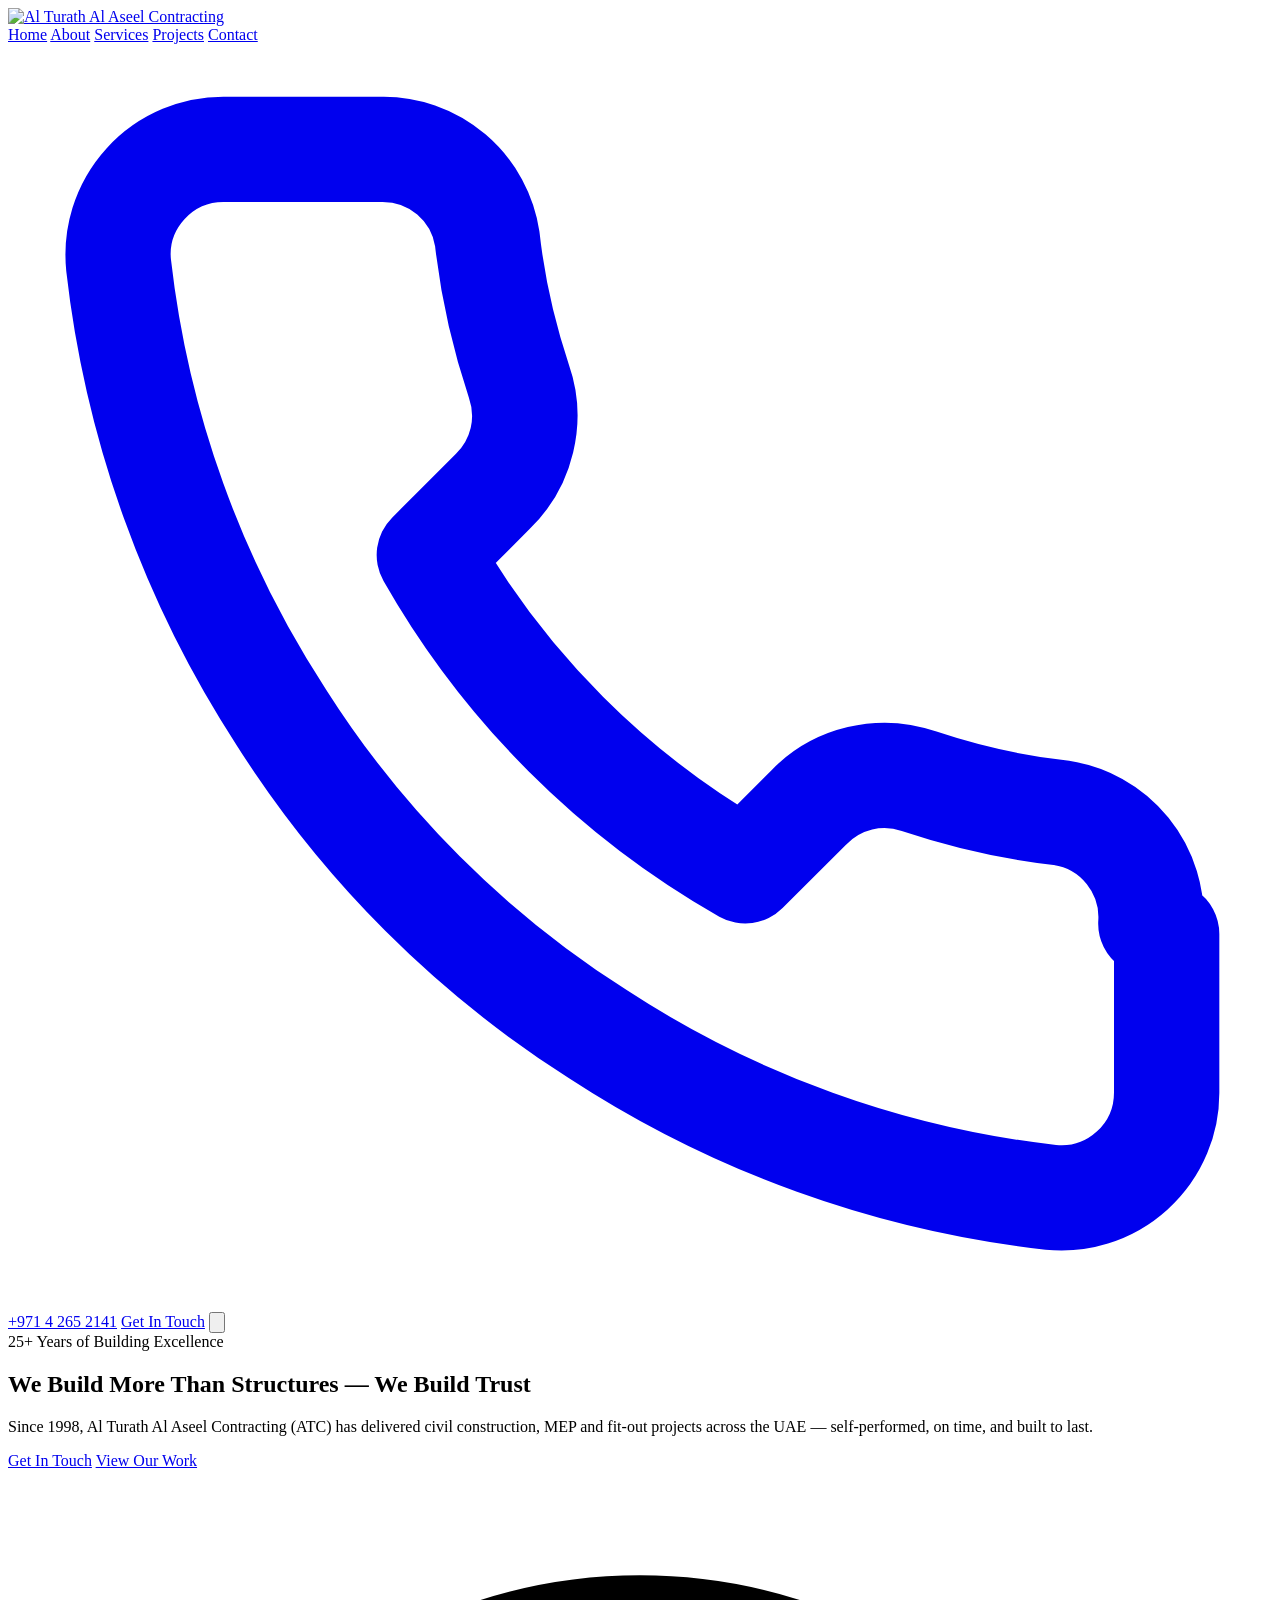
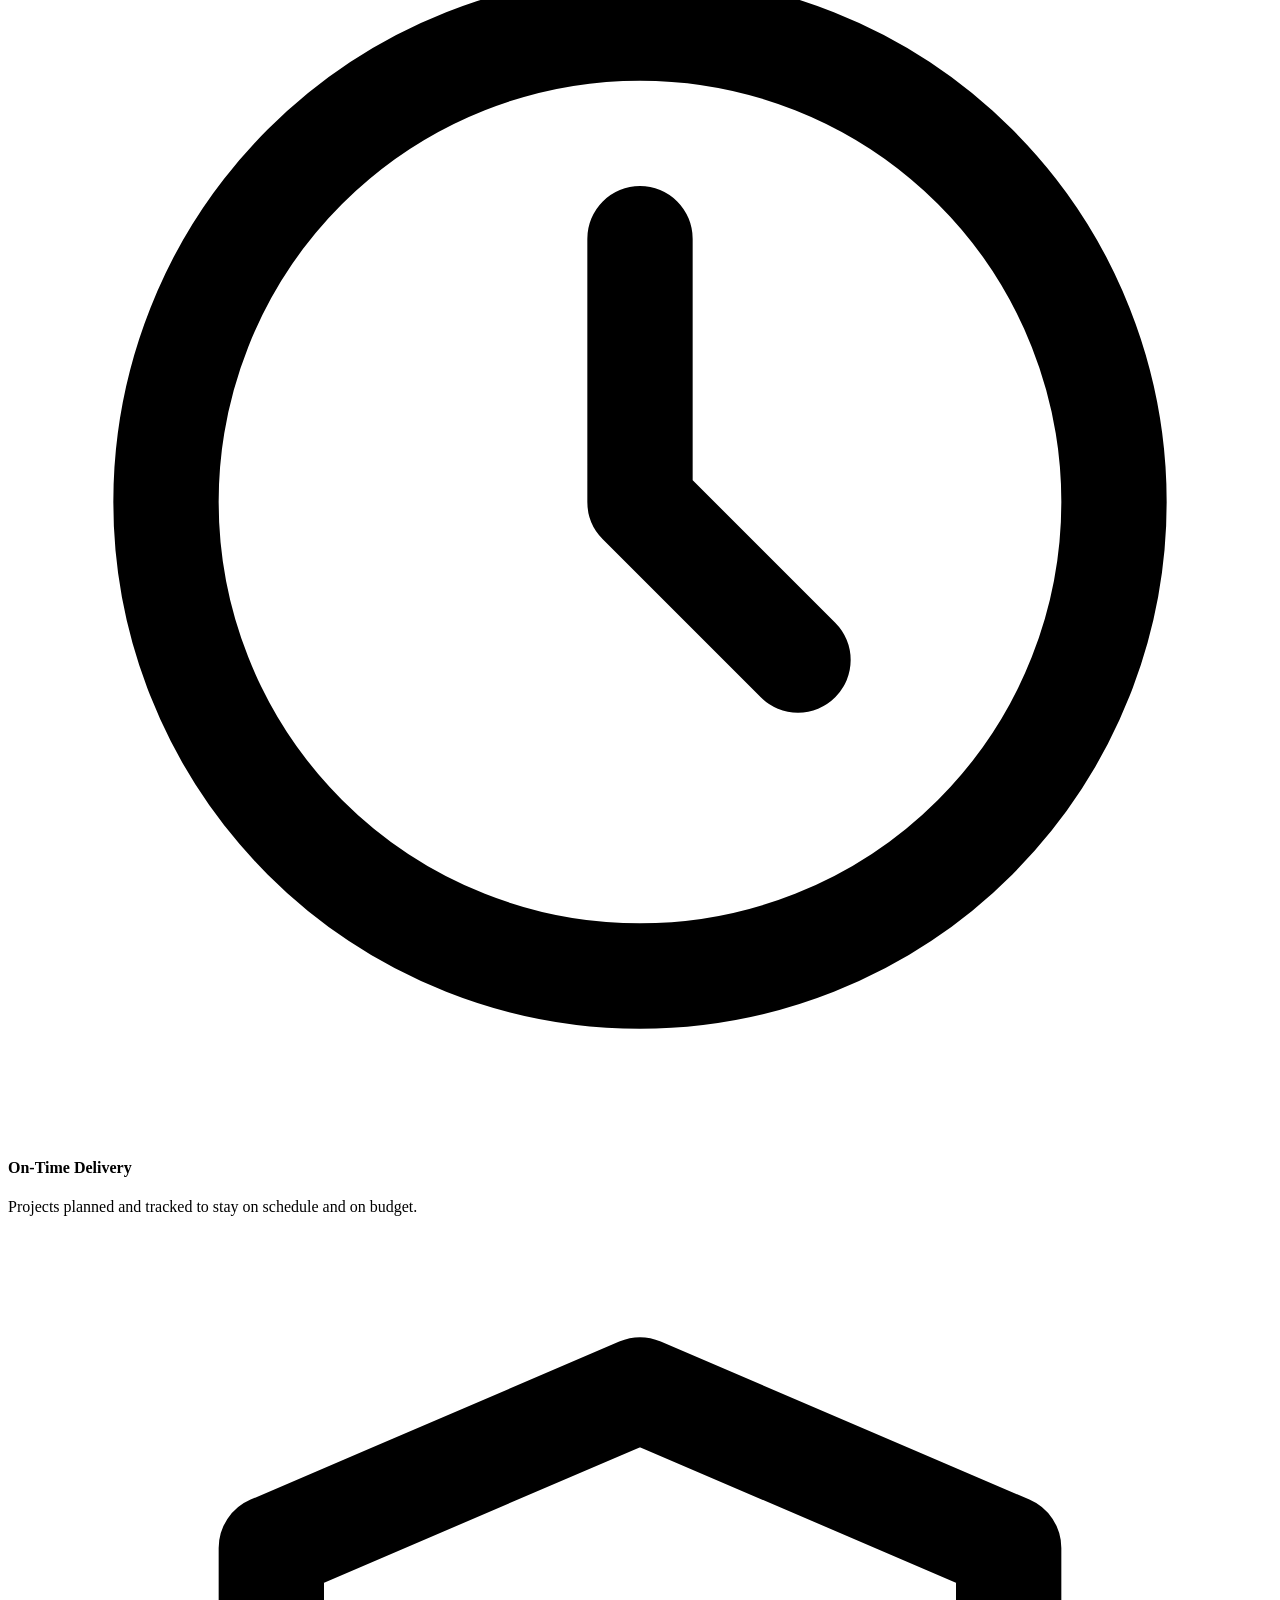
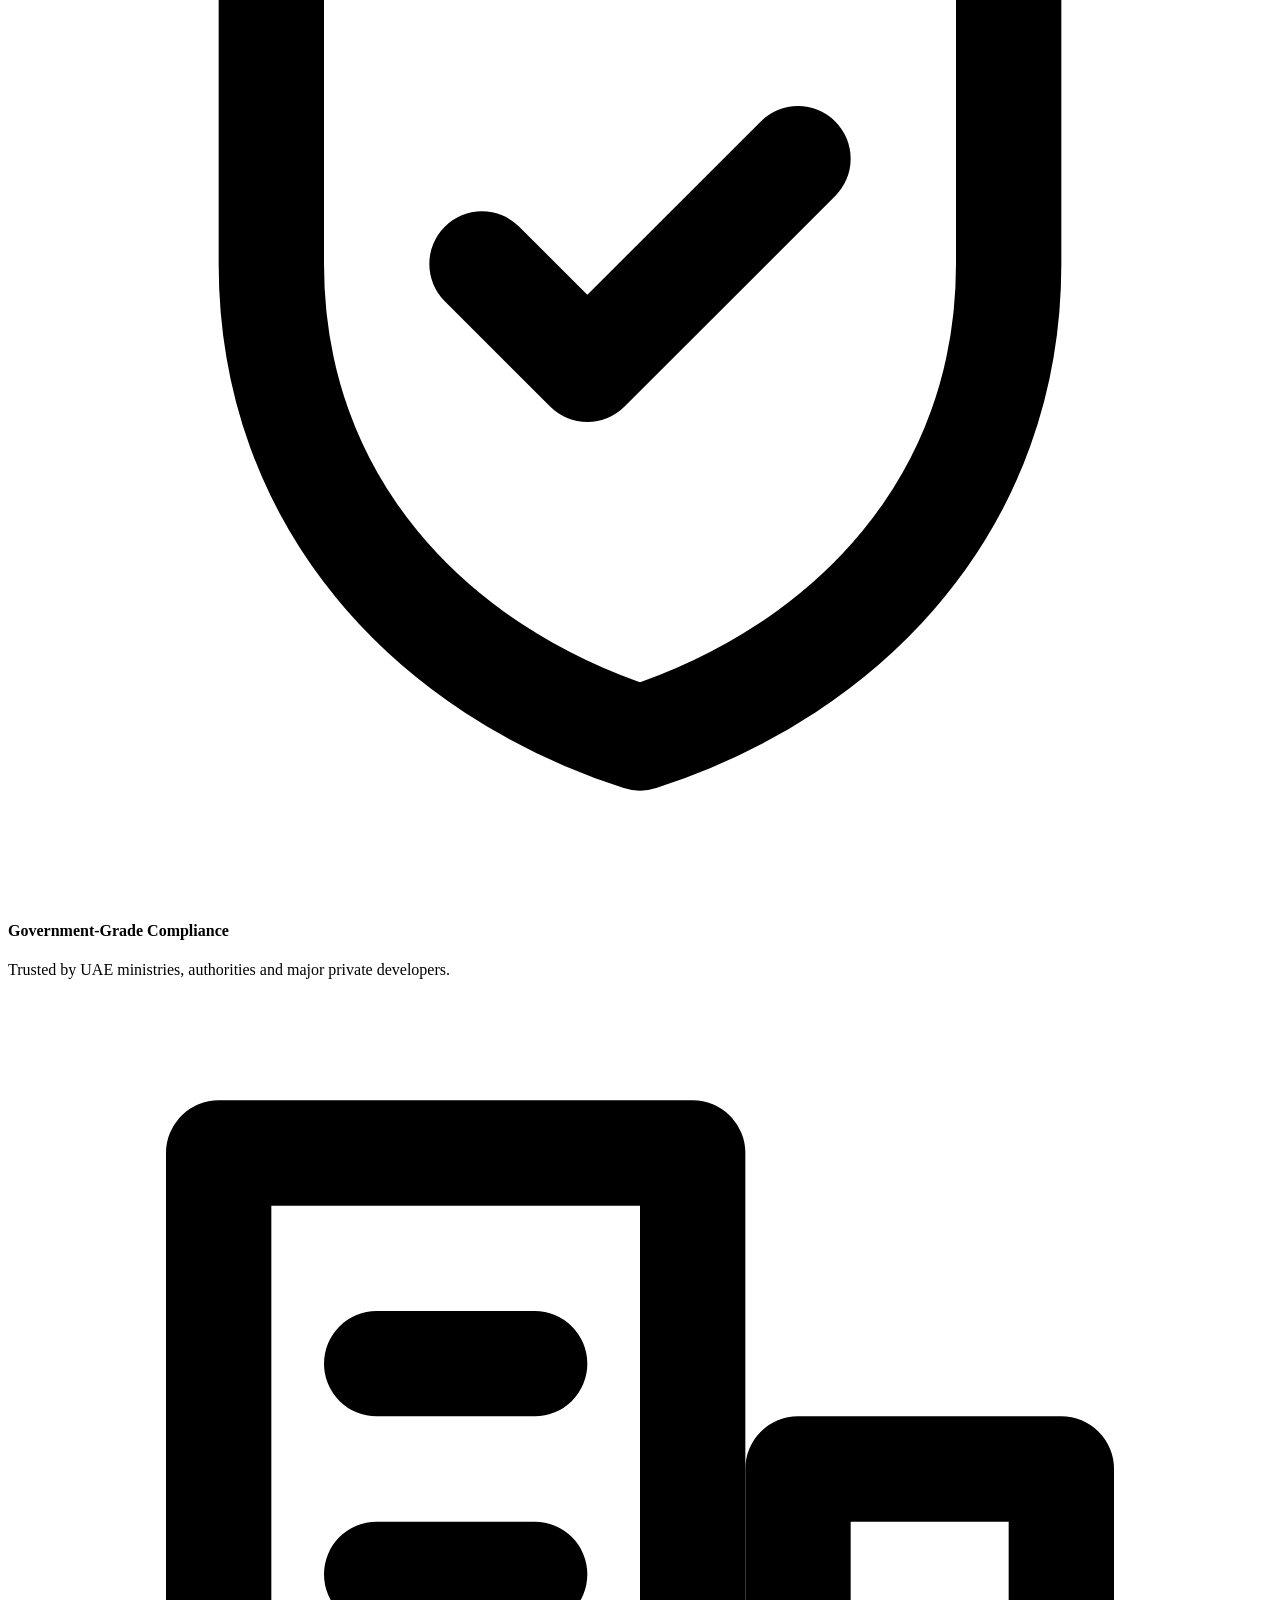
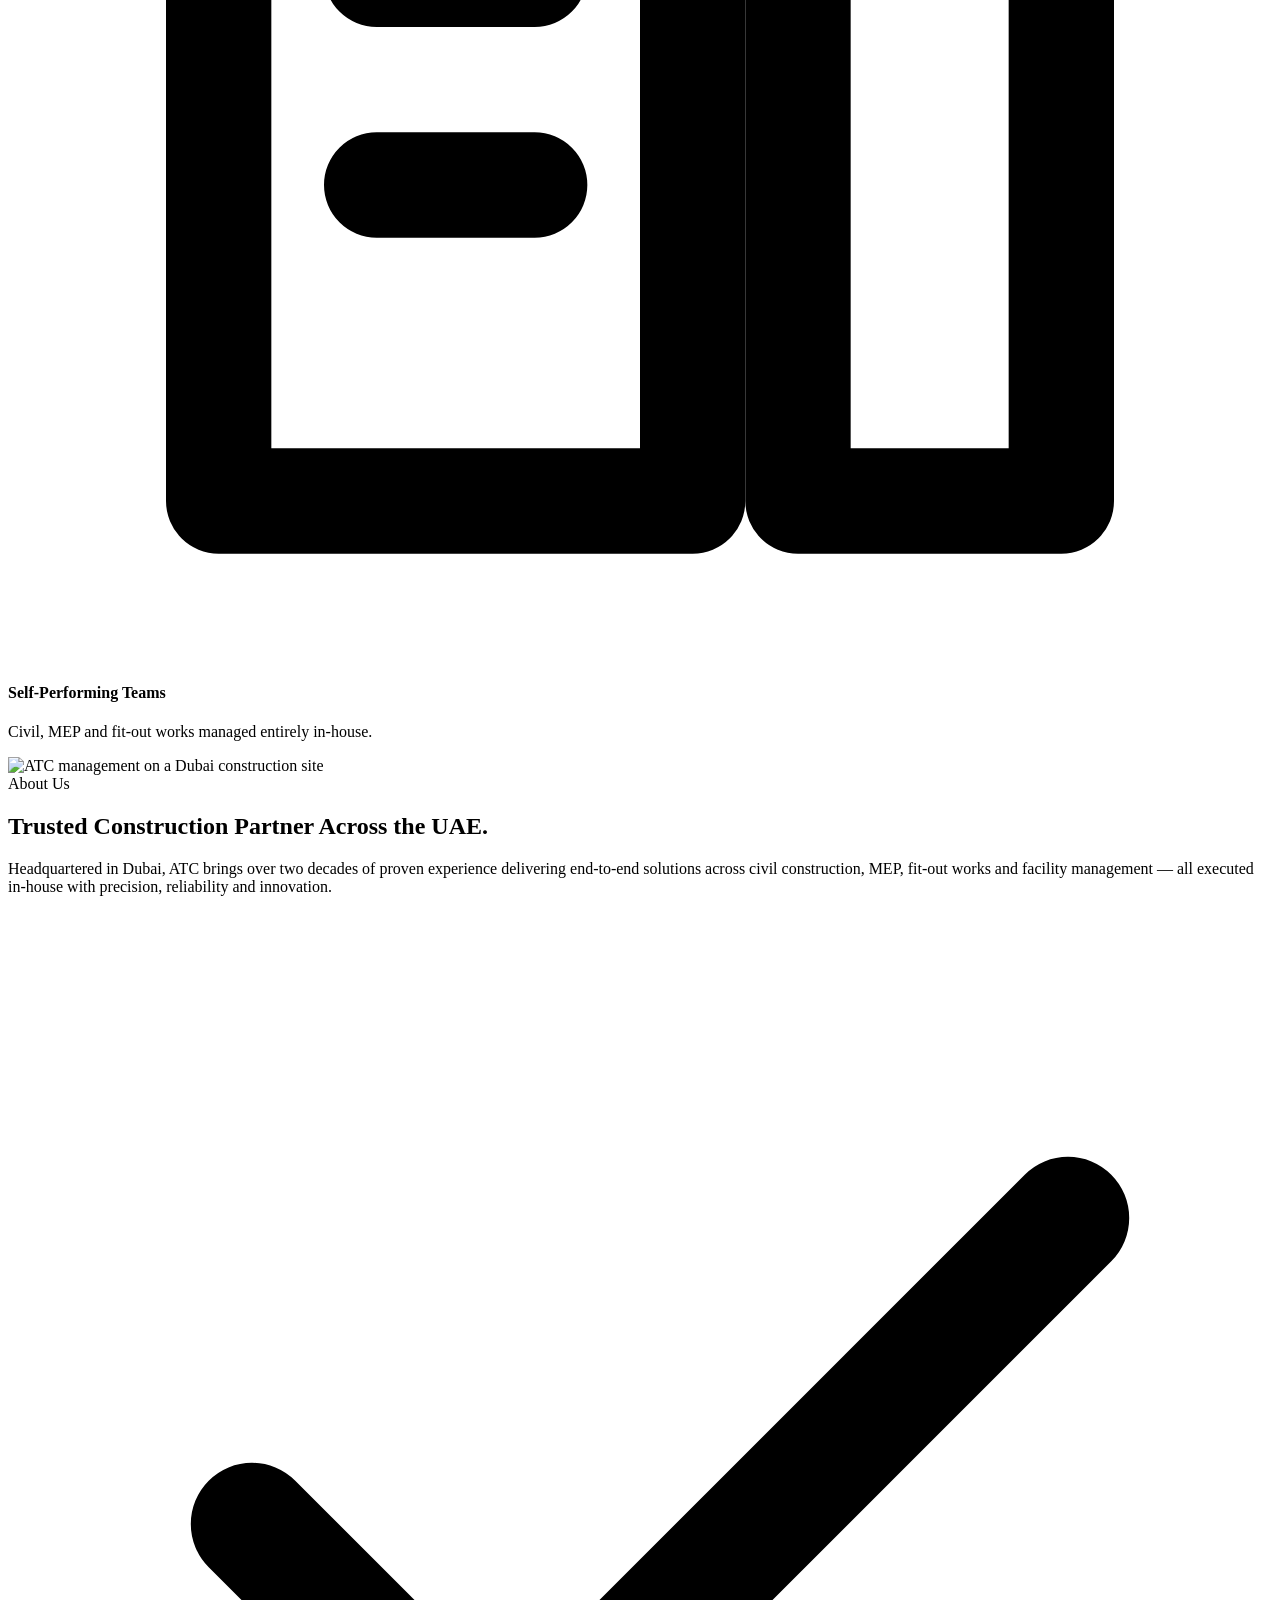
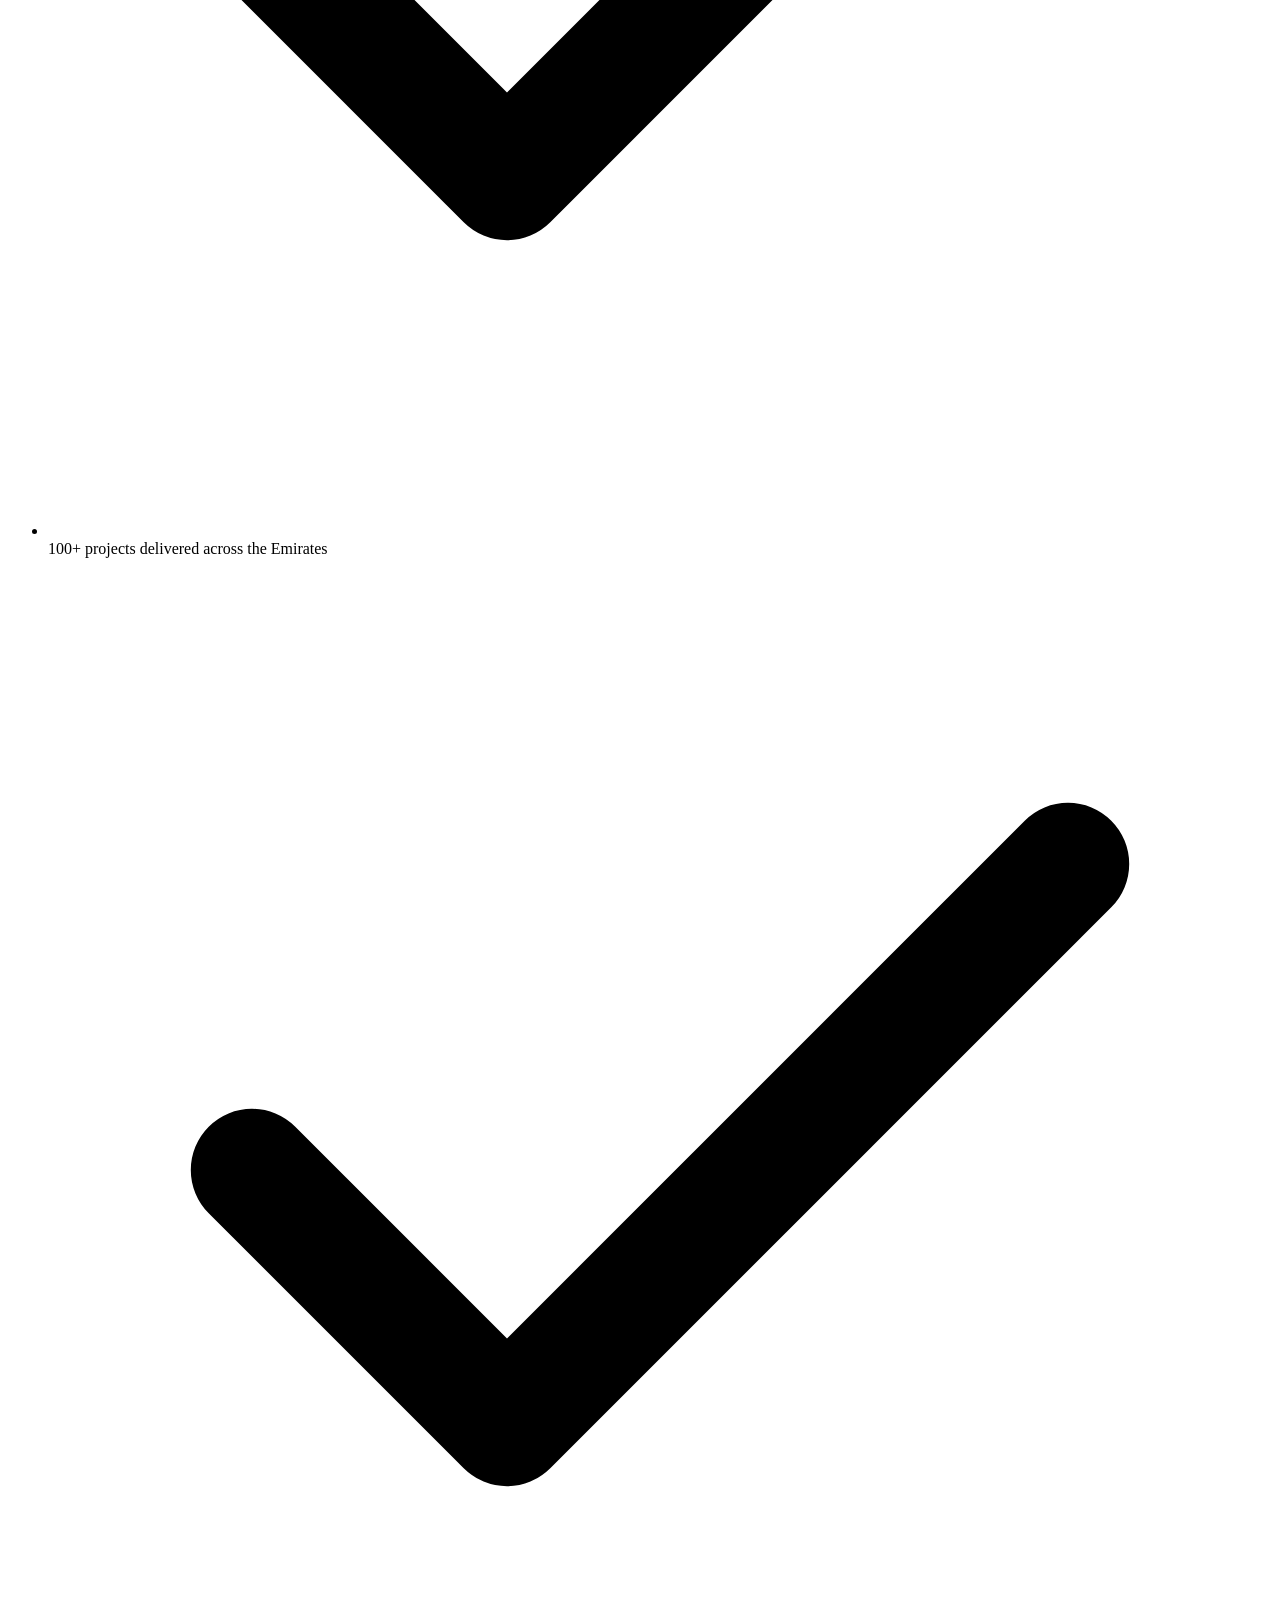
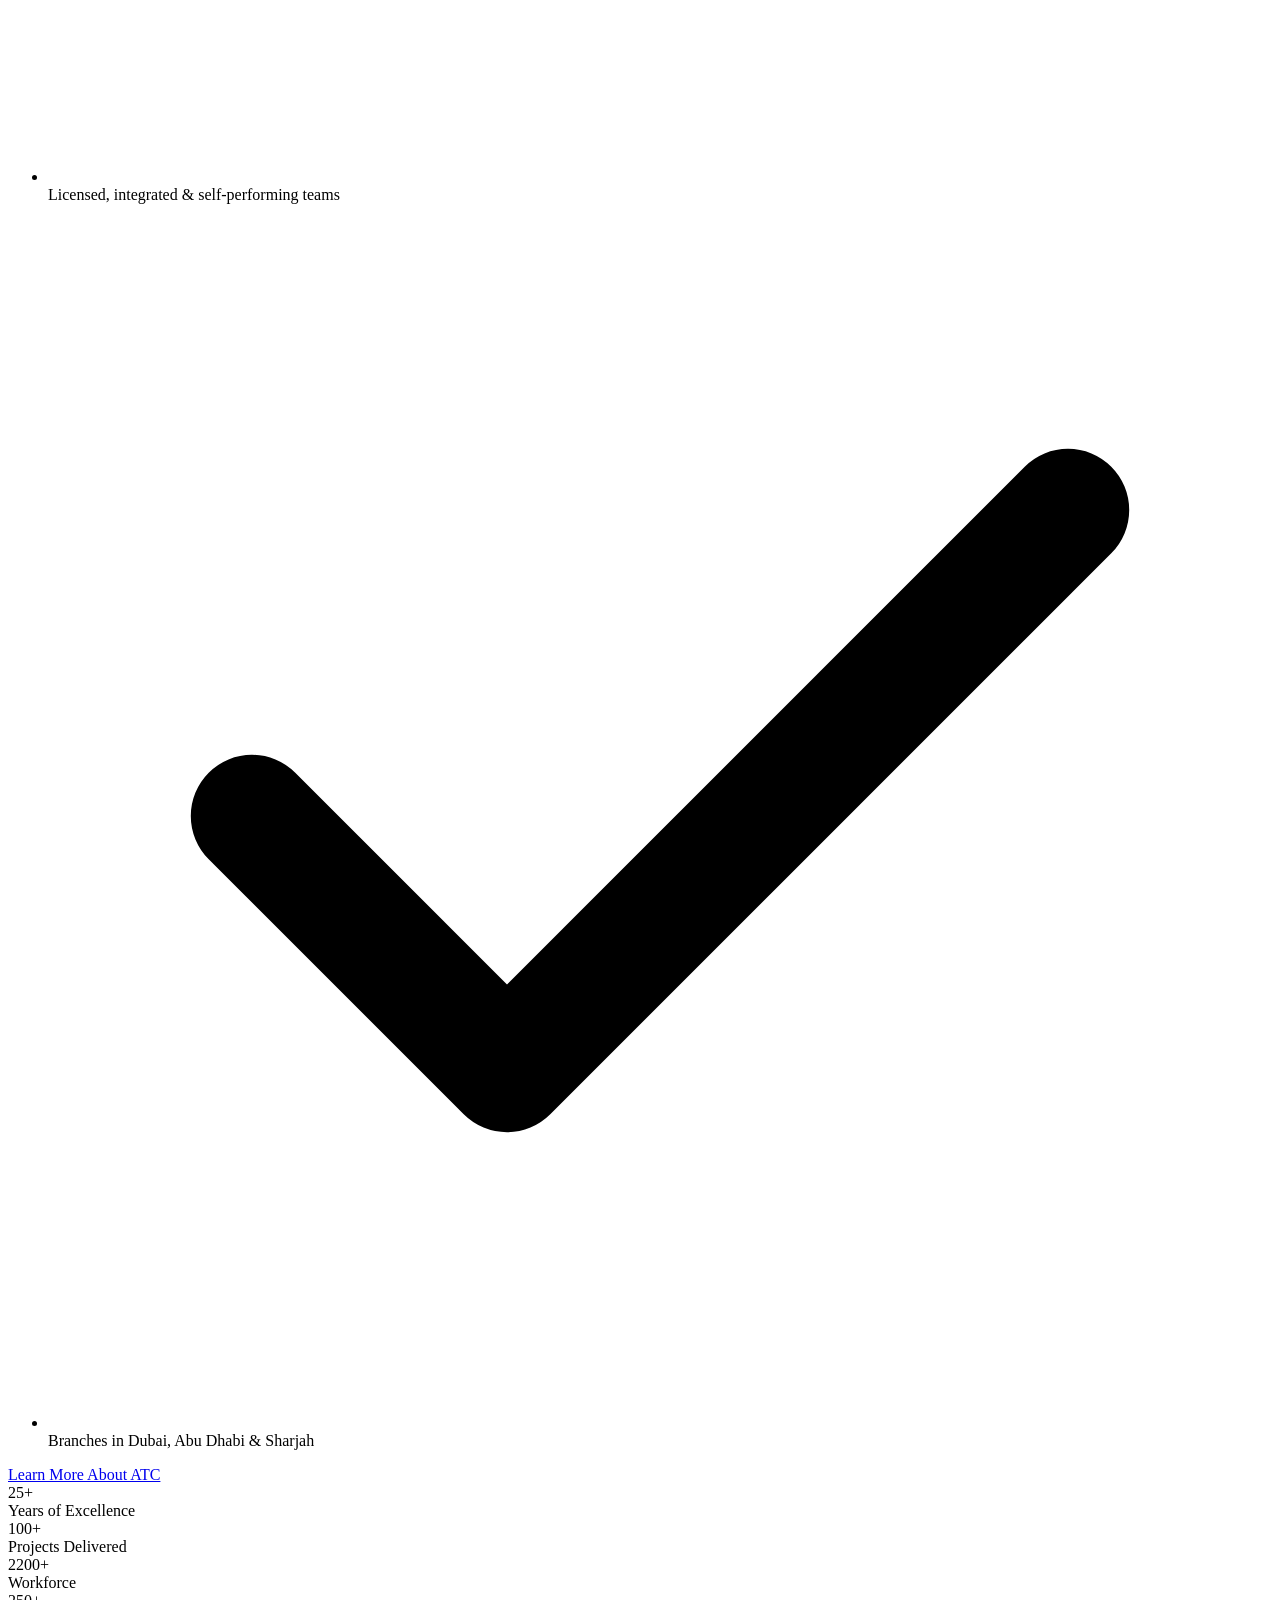
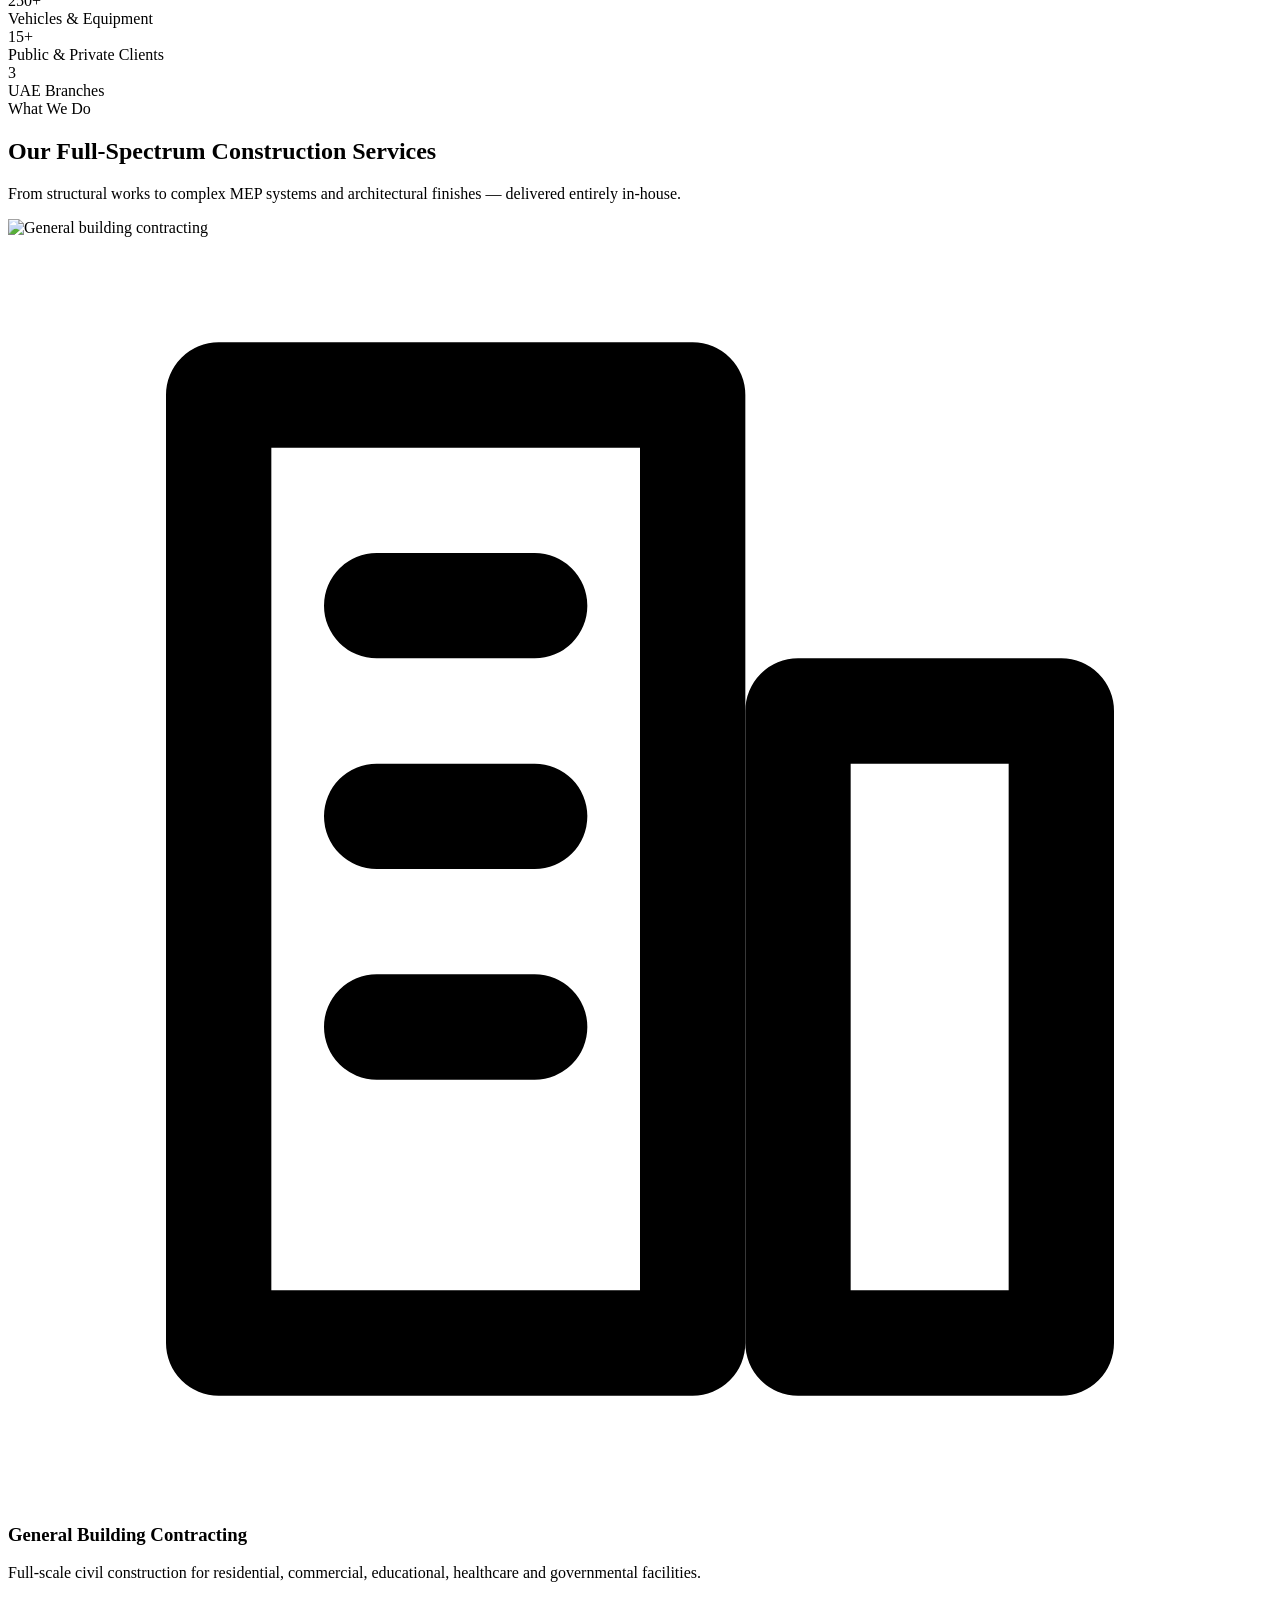
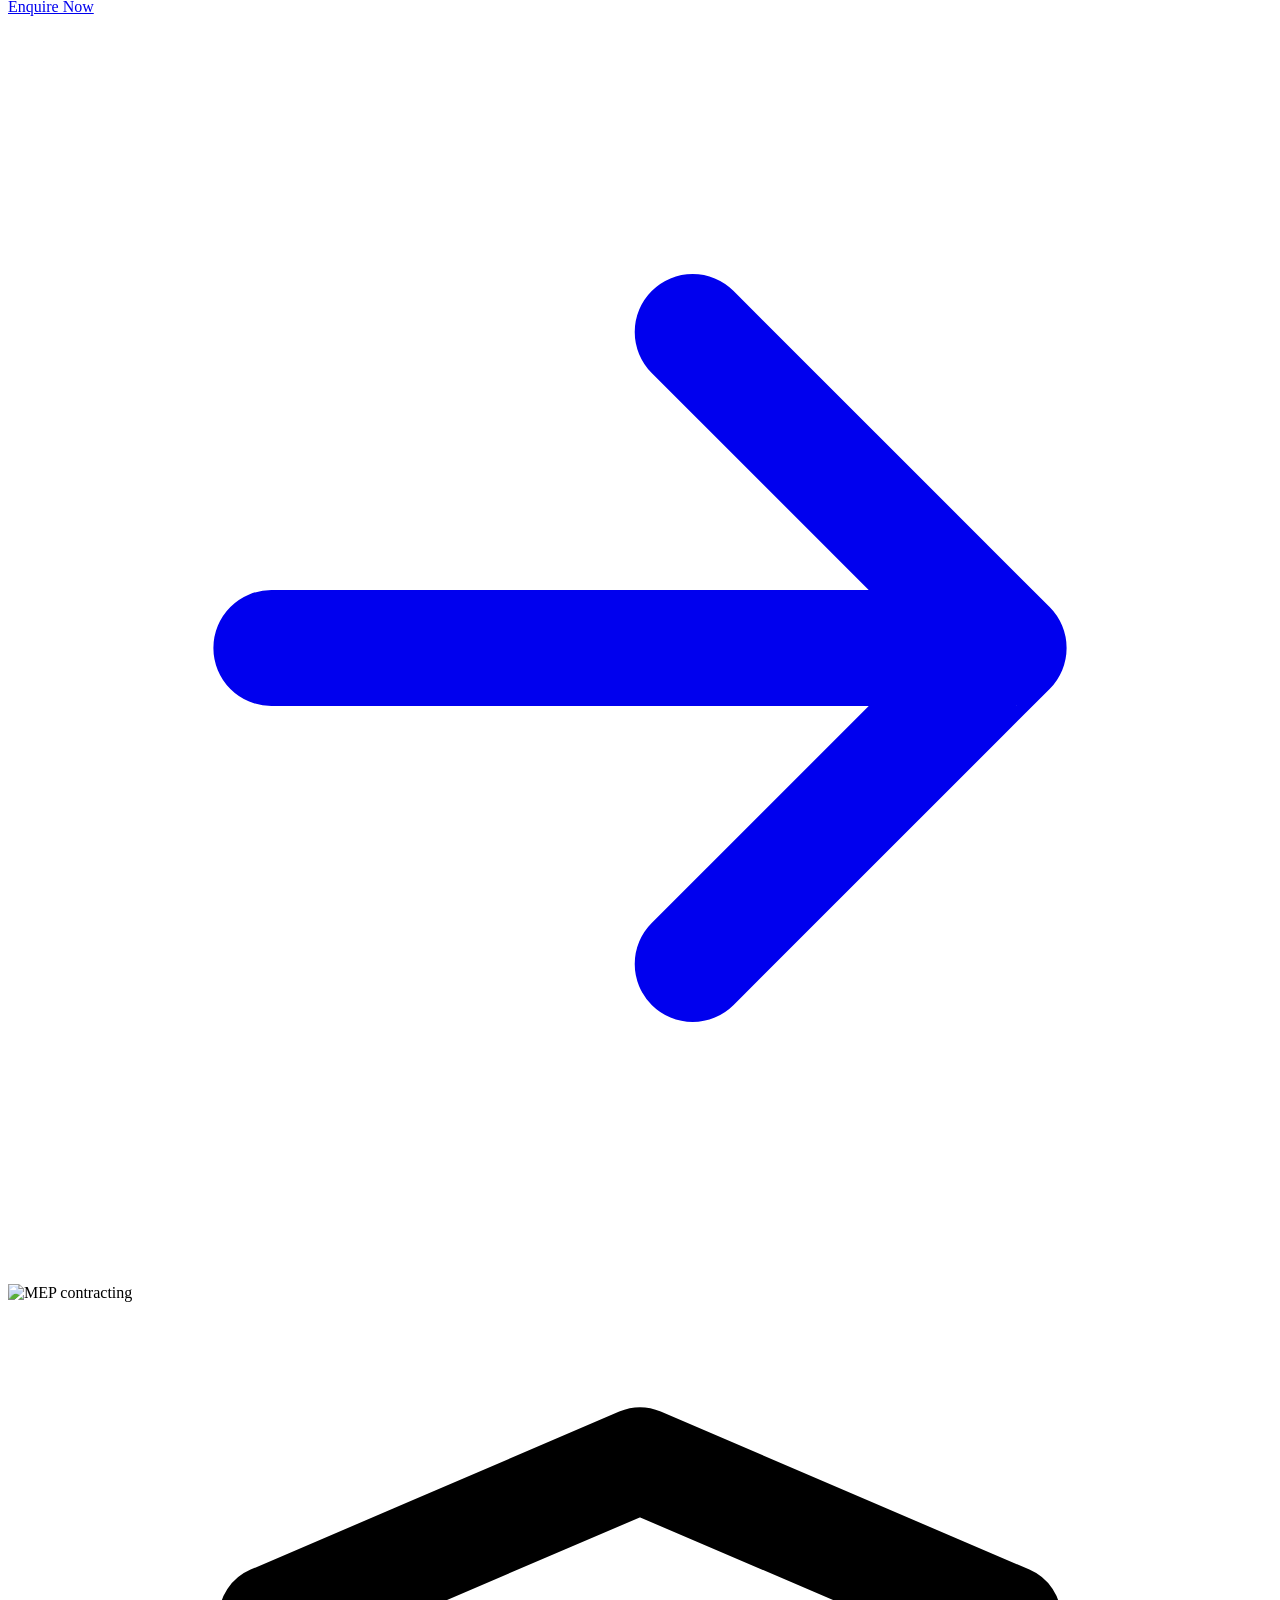
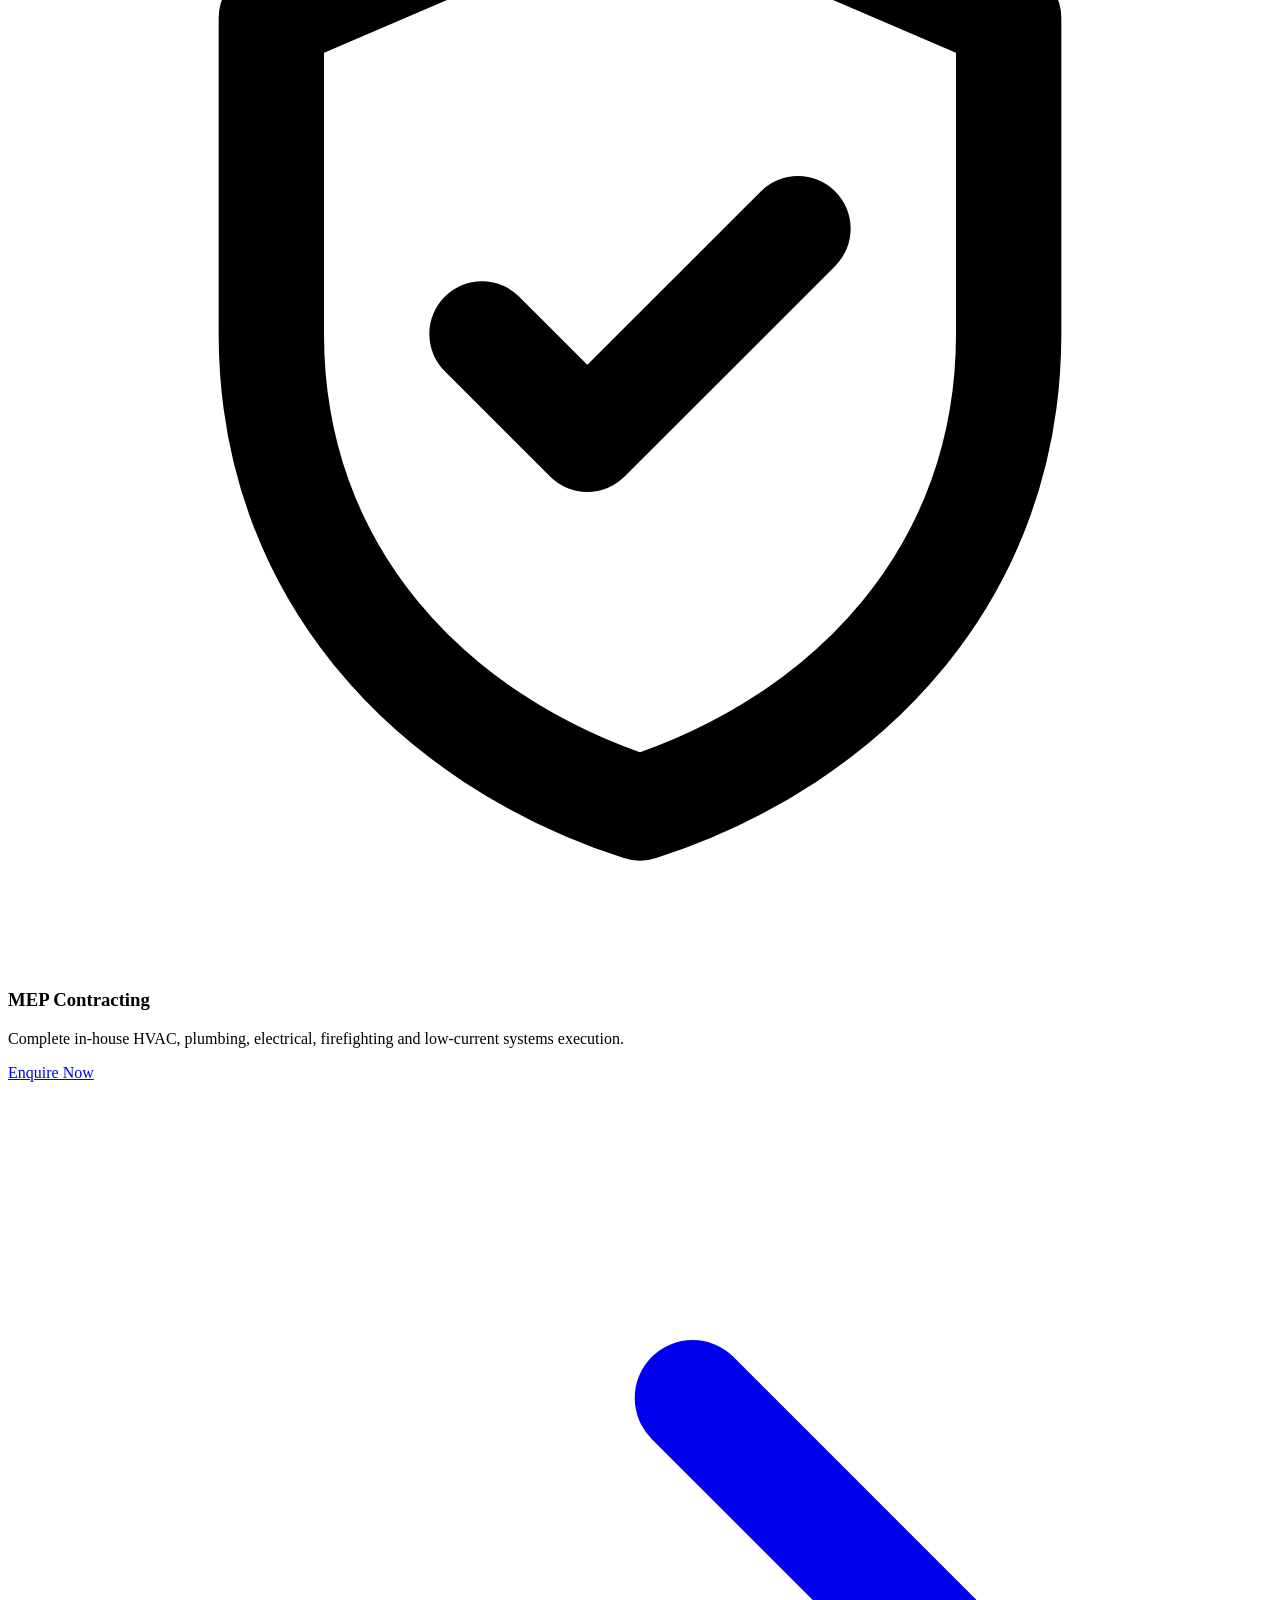
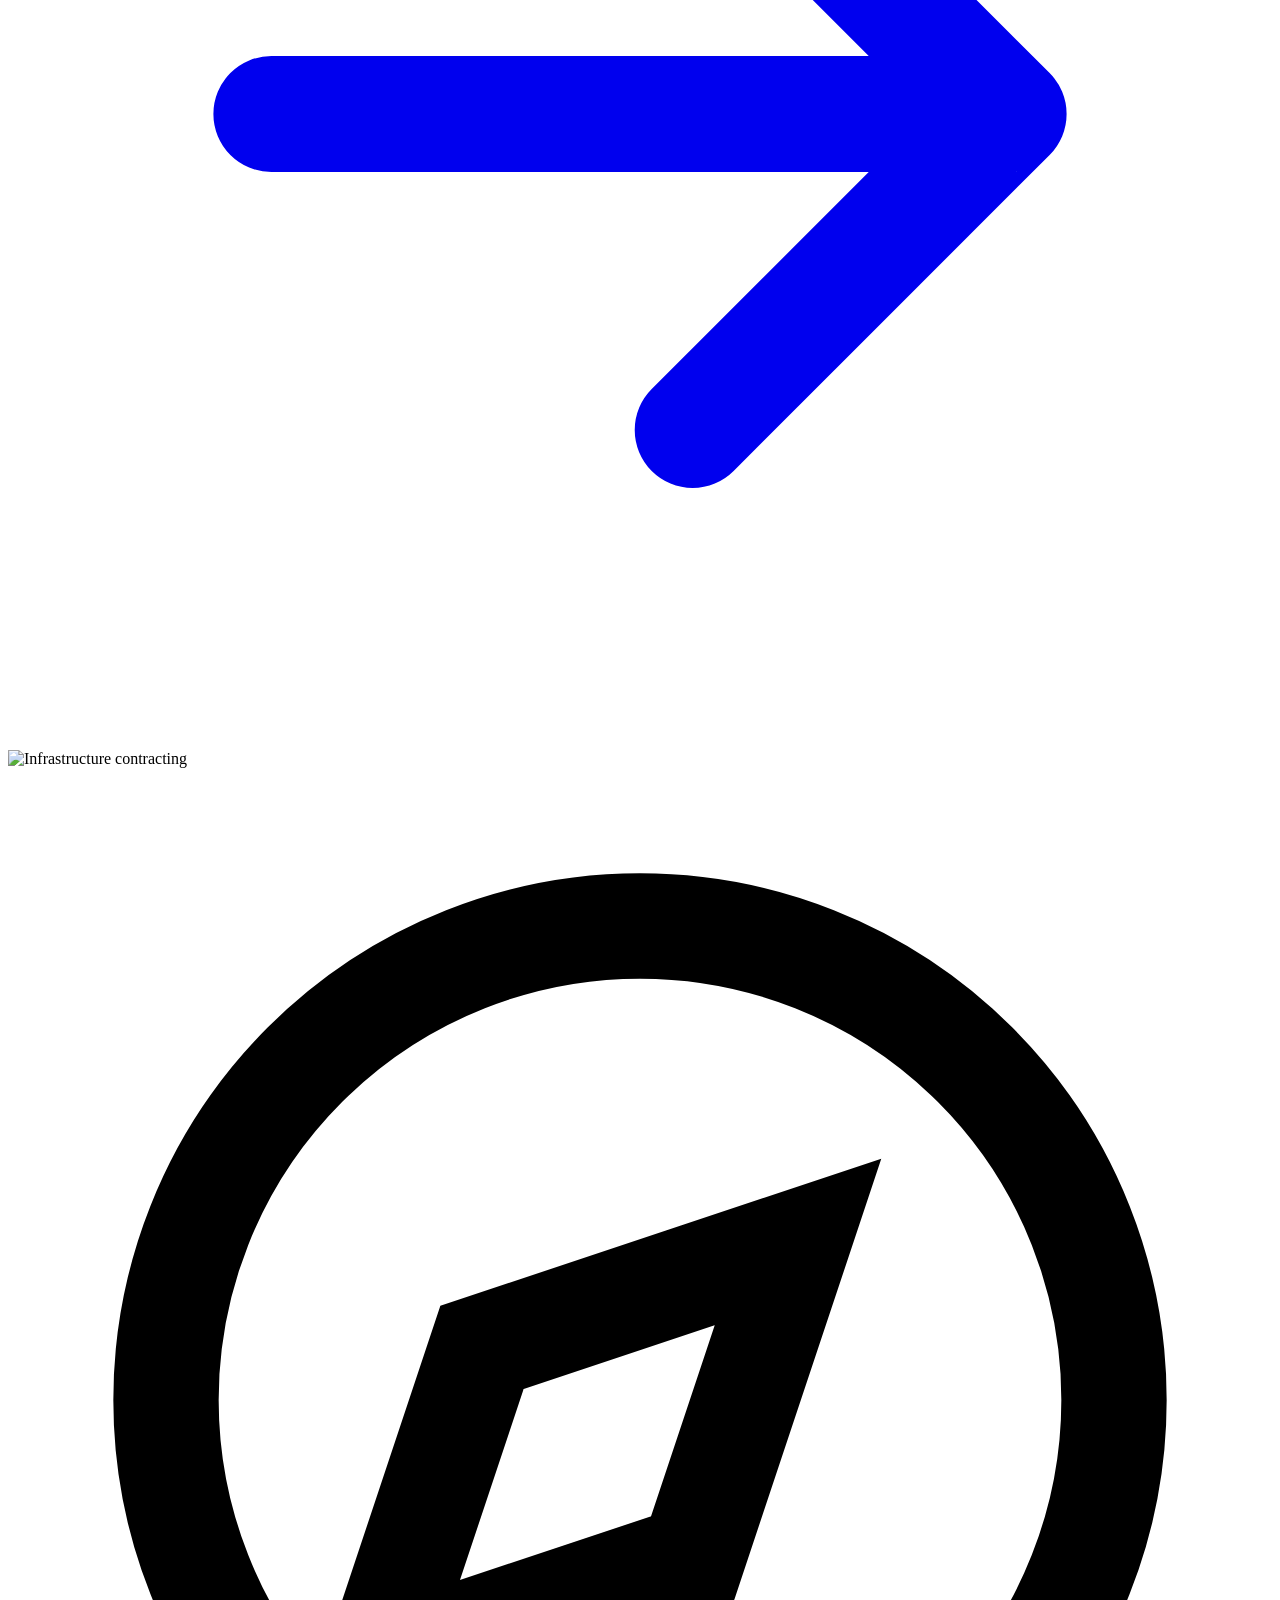
==== index.html @ e1d13740 "Add files via upload" ====
<!doctype html>
<html lang="en">
<head>
<meta charset="UTF-8">
<meta name="viewport" content="width=device-width, initial-scale=1">
<title>Al Turath Al Aseel Contracting | Trusted UAE Building Contractor</title>
<meta name="description" content="ATC delivers civil construction, MEP, fit-out and infrastructure projects across Dubai, Abu Dhabi and Sharjah since 1998.">
<link rel="icon" href="https://turathel.ae/wp-content/uploads/2020/12/LOGO-ATC.png">
<link rel="preconnect" href="https://fonts.googleapis.com">
<link rel="preconnect" href="https://fonts.gstatic.com" crossorigin>
<link href="https://fonts.googleapis.com/css2?family=Inter:wght@400;500;600;700&family=Manrope:wght@600;700;800&display=swap" rel="stylesheet">
<link rel="stylesheet" href="css/style.css">
</head>
<body>
<header class="site-header">
  <div class="nav-row">
    <a href="index.html" class="brand"><img src="https://turathel.ae/wp-content/uploads/2020/12/LOGO-ATC-972_278-White.png" alt="Al Turath Al Aseel Contracting" style="height:36px;width:auto;"></a>
    <nav class="nav-links" id="navLinks">
      <a href="index.html" class="active">Home</a>
<a href="about.html" class="">About</a>
<a href="services.html" class="">Services</a>
<a href="projects.html" class="">Projects</a>
<a href="contact.html" class="">Contact</a>

    </nav>
    <div class="nav-right">
      <a class="nav-phone" href="tel:+97142652141"><svg viewBox="0 0 24 24" fill="none" stroke="currentColor" stroke-width="2" stroke-linecap="round" stroke-linejoin="round"><path d="M22 16.9v3a2 2 0 0 1-2.2 2 19.8 19.8 0 0 1-8.6-3.1 19.5 19.5 0 0 1-6-6A19.8 19.8 0 0 1 2.1 4.2 2 2 0 0 1 4.1 2h3a2 2 0 0 1 2 1.7c.1.9.3 1.8.6 2.7a2 2 0 0 1-.5 2.1L8 9.7a16 16 0 0 0 6 6l1.2-1.2a2 2 0 0 1 2.1-.5c.9.3 1.8.5 2.7.6a2 2 0 0 1 1.7 2.1z"/></svg> +971 4 265 2141</a>
      <a href="contact.html" class="btn btn-gold btn-sm nav-cta">Get In Touch</a>
      <button class="nav-toggle" id="navToggle" aria-label="Toggle navigation" aria-expanded="false"><svg viewBox="0 0 24 24" fill="none" stroke="currentColor" stroke-width="2" stroke-linecap="round"><path d="M3 6h18M3 12h18M3 18h18"/></svg></button>
    </div>
  </div>
</header>

<section class="hero">
  <div class="hero-inner" style="--hero-img:url('https://turathel.ae/wp-content/uploads/2021/05/bg-slider-1.jpg')">
    <span class="eyebrow pill">25+ Years of Building Excellence</span>
    <h1>We Build More Than Structures — We Build Trust</h1>
    <p class="lead">Since 1998, Al Turath Al Aseel Contracting (ATC) has delivered civil construction, MEP and fit-out projects across the UAE — self-performed, on time, and built to last.</p>
    <div class="hero-actions">
      <a href="contact.html" class="btn btn-gold">Get In Touch</a>
      <a href="projects.html" class="btn btn-outline-light">View Our Work</a>
    </div>
  </div>
</section>

<div class="container">
  <div class="trust-card">
    <div class="trust-item"><div class="icon-badge"><svg viewBox="0 0 24 24" fill="none" stroke="currentColor" stroke-width="2" stroke-linecap="round" stroke-linejoin="round"><circle cx="12" cy="12" r="9"/><path d="M12 7v5l3 3"/></svg></div><div><h4>On-Time Delivery</h4><p>Projects planned and tracked to stay on schedule and on budget.</p></div></div>
    <div class="trust-item"><div class="icon-badge"><svg viewBox="0 0 24 24" fill="none" stroke="currentColor" stroke-width="2" stroke-linecap="round" stroke-linejoin="round"><path d="M12 3l7 3v6c0 4.5-3 7.7-7 9-4-1.3-7-4.5-7-9V6l7-3z"/><path d="M9 12l2 2 4-4"/></svg></div><div><h4>Government-Grade Compliance</h4><p>Trusted by UAE ministries, authorities and major private developers.</p></div></div>
    <div class="trust-item"><div class="icon-badge"><svg viewBox="0 0 24 24" fill="none" stroke="currentColor" stroke-width="2" stroke-linecap="round" stroke-linejoin="round"><rect x="4" y="3" width="9" height="18"/><rect x="15" y="9" width="5" height="12"/><path d="M7 7h3M7 11h3M7 15h3"/></svg></div><div><h4>Self-Performing Teams</h4><p>Civil, MEP and fit-out works managed entirely in-house.</p></div></div>
  </div>
</div>

<section class="section-pad">
  <div class="container">
    <div class="split">
      <div class="split-media">
        <img src="https://turathel.ae/wp-content/uploads/2025/06/ATC-Management-ContractingDubai.jpg" alt="ATC management on a Dubai construction site">
      </div>
      <div class="split-body">
        <span class="eyebrow">About Us</span>
        <h2>Trusted Construction Partner Across the UAE.</h2>
        <p>Headquartered in Dubai, ATC brings over two decades of proven experience delivering end-to-end solutions across civil construction, MEP, fit-out works and facility management — all executed in-house with precision, reliability and innovation.</p>
        <ul class="check-list">
          <li><svg viewBox="0 0 24 24" fill="none" stroke="currentColor" stroke-width="2.4" stroke-linecap="round" stroke-linejoin="round"><path d="M20 6L9 17l-5-5"/></svg> 100+ projects delivered across the Emirates</li>
          <li><svg viewBox="0 0 24 24" fill="none" stroke="currentColor" stroke-width="2.4" stroke-linecap="round" stroke-linejoin="round"><path d="M20 6L9 17l-5-5"/></svg> Licensed, integrated &amp; self-performing teams</li>
          <li><svg viewBox="0 0 24 24" fill="none" stroke="currentColor" stroke-width="2.4" stroke-linecap="round" stroke-linejoin="round"><path d="M20 6L9 17l-5-5"/></svg> Branches in Dubai, Abu Dhabi &amp; Sharjah</li>
        </ul>
        <a href="about.html" class="btn btn-outline-dark" style="margin-top:28px;">Learn More About ATC</a>
      </div>
    </div>

    <div class="stat-strip">
      <div class="stat"><div class="num">25+</div><div class="label">Years of Excellence</div></div>
      <div class="stat"><div class="num">100+</div><div class="label">Projects Delivered</div></div>
      <div class="stat"><div class="num">2200+</div><div class="label">Workforce</div></div>
      <div class="stat"><div class="num">250+</div><div class="label">Vehicles &amp; Equipment</div></div>
      <div class="stat"><div class="num">15+</div><div class="label">Public &amp; Private Clients</div></div>
      <div class="stat"><div class="num">3</div><div class="label">UAE Branches</div></div>
    </div>
  </div>
</section>

<section class="section-pad bg-sand">
  <div class="container">
    <div class="section-head">
      <span class="eyebrow">What We Do</span>
      <h2>Our Full-Spectrum Construction Services</h2>
      <p>From structural works to complex MEP systems and architectural finishes — delivered entirely in-house.</p>
    </div>
    <div class="svc-grid">
      <div class="svc-card">
        <img src="https://turathel.ae/wp-content/uploads/2025/06/building-construction-worker-site-with-architect-1.jpg" alt="General building contracting">
        <div class="svc-icon"><svg viewBox="0 0 24 24" fill="none" stroke="currentColor" stroke-width="2" stroke-linecap="round" stroke-linejoin="round"><rect x="4" y="3" width="9" height="18"/><rect x="15" y="9" width="5" height="12"/><path d="M7 7h3M7 11h3M7 15h3"/></svg></div>
        <div class="svc-body">
          <h3>General Building Contracting</h3>
          <p>Full-scale civil construction for residential, commercial, educational, healthcare and governmental facilities.</p>
          <a href="services.html" class="btn-text">Enquire Now <svg viewBox="0 0 24 24" fill="none" stroke="currentColor" stroke-width="2.2" stroke-linecap="round" stroke-linejoin="round"><path d="M5 12h14M13 6l6 6-6 6"/></svg></a>
        </div>
      </div>
      <div class="svc-card">
        <img src="https://turathel.ae/wp-content/uploads/2025/06/MEPcontracting-Dubai.jpg" alt="MEP contracting">
        <div class="svc-icon"><svg viewBox="0 0 24 24" fill="none" stroke="currentColor" stroke-width="2" stroke-linecap="round" stroke-linejoin="round"><path d="M12 3l7 3v6c0 4.5-3 7.7-7 9-4-1.3-7-4.5-7-9V6l7-3z"/><path d="M9 12l2 2 4-4"/></svg></div>
        <div class="svc-body">
          <h3>MEP Contracting</h3>
          <p>Complete in-house HVAC, plumbing, electrical, firefighting and low-current systems execution.</p>
          <a href="services.html" class="btn-text">Enquire Now <svg viewBox="0 0 24 24" fill="none" stroke="currentColor" stroke-width="2.2" stroke-linecap="round" stroke-linejoin="round"><path d="M5 12h14M13 6l6 6-6 6"/></svg></a>
        </div>
      </div>
      <div class="svc-card">
        <img src="https://turathel.ae/wp-content/uploads/2025/06/steel-pipelines-cables-plant-1.jpg" alt="Infrastructure contracting">
        <div class="svc-icon"><svg viewBox="0 0 24 24" fill="none" stroke="currentColor" stroke-width="2"><circle cx="12" cy="12" r="9"/><path d="M15 9l-2 6-6 2 2-6z"/></svg></div>
        <div class="svc-body">
          <h3>Infrastructure Contracting</h3>
          <p>Sewage and drainage works, water pipelines, pumping stations and electrical power-line infrastructure.</p>
          <a href="services.html" class="btn-text">Enquire Now <svg viewBox="0 0 24 24" fill="none" stroke="currentColor" stroke-width="2.2" stroke-linecap="round" stroke-linejoin="round"><path d="M5 12h14M13 6l6 6-6 6"/></svg></a>
        </div>
      </div>
    </div>
  </div>
</section>

<section class="section-pad">
  <div class="container">
    <div class="split" style="align-items:flex-end;margin-bottom:40px;">
      <div>
        <span class="eyebrow">Our Projects</span>
        <h2 style="font-size:clamp(26px,3vw,36px);font-weight:800;">Built to Last.<br>Engineered to Endure.</h2>
      </div>
      <div style="text-align:right;">
        <p style="color:var(--text-muted);margin-bottom:18px;">From government landmarks to residential communities — a portfolio shaped by quality, detail and dedication.</p>
        <a href="projects.html" class="btn btn-gold">View All Projects</a>
      </div>
    </div>
    <div class="project-grid home-grid">
        <div class="project-grid-item pg-1">
          <a class="project-card" href="https://turathel.ae/portfolio/south-living-tower/" target="_blank" rel="noopener" data-category="Residential">
            <img src="https://turathel.ae/wp-content/uploads/2025/09/4-scaled-e1756982987649-600x600.jpg" alt="South Living Tower" loading="lazy">
            <div class="project-info"><span class="ptype">Residential</span><h4>South Living Tower</h4></div>
          </a>
        </div>
        <div class="project-grid-item pg-2">
          <a class="project-card" href="https://turathel.ae/portfolio/hatta-private-school/" target="_blank" rel="noopener" data-category="Education">
            <img src="https://turathel.ae/wp-content/uploads/2025/09/BANNER-4-e1756970626206-600x600.png" alt="Hatta Private School" loading="lazy">
            <div class="project-info"><span class="ptype">Education</span><h4>Hatta Private School</h4></div>
          </a>
        </div>
        <div class="project-grid-item pg-3">
          <a class="project-card" href="https://turathel.ae/portfolio/5-emirati-school-al-khawaneej-2/" target="_blank" rel="noopener" data-category="Education">
            <img src="https://turathel.ae/wp-content/uploads/2025/09/PHOTO-1-2-e1756959611153-600x600.png" alt="Emirati School at Al Khawaneej 2" loading="lazy">
            <div class="project-info"><span class="ptype">Education</span><h4>Emirati School at Al Khawaneej 2</h4></div>
          </a>
        </div>
        <div class="project-grid-item pg-4">
          <a class="project-card" href="https://turathel.ae/portfolio/ramp-in-hatta-dam/" target="_blank" rel="noopener" data-category="Infrastructure">
            <img src="https://turathel.ae/wp-content/uploads/2025/02/PHOTO-4.1-e1756962173676-600x600.png" alt="Ramp in Hatta Dam" loading="lazy">
            <div class="project-info"><span class="ptype">Infrastructure</span><h4>Ramp in Hatta Dam</h4></div>
          </a>
        </div>
    </div>
  </div>
</section>

<section class="section-pad" style="padding-top:0;">
  <div class="container">
    <div class="cta-banner" style="--cta-img:url('https://turathel.ae/wp-content/uploads/2025/09/BANNER-9-e1756978813564-600x600.png')">
      <div>
        <h3>Let's Build Your Next Project.</h3>
        <p>Whether it's a government landmark, a residential community, or a fit-out — let's talk about building it right.</p>
      </div>
      <a href="contact.html" class="btn btn-gold">Enquire Now</a>
    </div>
  </div>
</section>

<section class="section-pad bg-sand">
  <div class="container">
    <div class="section-head">
      <span class="eyebrow">Proven &amp; Trusted</span>
      <h2>Trusted by Leading Public &amp; Private Entities</h2>
    </div>
    <div class="clients-marquee"><span class="client-chip">Presidential Court</span><span class="client-chip">Ministry of Energy & Infrastructure</span><span class="client-chip">Ministry of Interior</span><span class="client-chip">Ministry of Health & Prevention</span><span class="client-chip">Etihad Water & Electricity</span><span class="client-chip">Sheikh Zayed Housing Programme</span><span class="client-chip">Dubai Municipality</span><span class="client-chip">Sharjah Electricity & Water Authority (SEWA)</span><span class="client-chip">Community Development Authority</span><span class="client-chip">Mohammed Bin Rashid Housing Establishment</span><span class="client-chip">Dubai Electricity & Water Authority (DEWA)</span><span class="client-chip">Dubai Police</span></div>
    <p class="legend-note">...and 15+ more public and private sector clients across the UAE.</p>
  </div>
</section>

<section class="section-pad">
  <div class="container">
    <div class="split">
      <div class="relate-media">
        <img src="https://turathel.ae/wp-content/uploads/2025/09/4-scaled-e1756982987649-600x600.jpg" alt="ATC completed residential tower">
        <div class="relate-card">Long-Term Reliability</div>
      </div>
      <div class="split-body">
        <span class="eyebrow">Proven &amp; Trusted</span>
        <h2>Backed by Results, Built on Relationships</h2>
        <p>ATC has become a name homeowners and developers trust. Whether it's new construction or a custom renovation, our strong client partnerships reflect the confidence we earn project after project.</p>
        <div class="relate-stats">
          <div><div class="num">100+</div><div class="label">Satisfied Clients</div></div>
          <div><div class="num">25+</div><div class="label">Years of Operation</div></div>
        </div>
      </div>
    </div>
  </div>
</section>

<section class="section-pad bg-sand">
  <div class="container">
    <div class="split">
      <div class="split-body">
        <span class="eyebrow">Why ATC</span>
        <h2>What Sets Us Apart</h2>
        <p>More than builders — we're partners who treat every project with care, precision and complete accountability.</p>
      </div>
      <div class="why-grid">
        <div class="why-card"><div class="icon-badge"><svg viewBox="0 0 24 24" fill="none" stroke="currentColor" stroke-width="2"><circle cx="12" cy="12" r="9"/><path d="M15 9l-2 6-6 2 2-6z"/></svg></div><h4>UAE-Wide Reach</h4><p>Branches across Dubai, Abu Dhabi &amp; Sharjah.</p></div>
        <div class="why-card"><div class="icon-badge"><svg viewBox="0 0 24 24" fill="none" stroke="currentColor" stroke-width="2" stroke-linecap="round" stroke-linejoin="round"><path d="M17 21v-2a4 4 0 0 0-4-4H5a4 4 0 0 0-4 4v2"/><circle cx="9" cy="7" r="4"/><path d="M23 21v-2a4 4 0 0 0-3-3.9M16 3.1a4 4 0 0 1 0 7.8"/></svg></div><h4>Self-Performing Teams</h4><p>2200+ workforce, no subcontracted core works.</p></div>
        <div class="why-card"><div class="icon-badge"><svg viewBox="0 0 24 24" fill="none" stroke="currentColor" stroke-width="2" stroke-linecap="round" stroke-linejoin="round"><path d="M12 3l7 3v6c0 4.5-3 7.7-7 9-4-1.3-7-4.5-7-9V6l7-3z"/><path d="M9 12l2 2 4-4"/></svg></div><h4>Government Trusted</h4><p>Delivered for ministries &amp; major authorities.</p></div>
        <div class="why-card"><div class="icon-badge"><svg viewBox="0 0 24 24" fill="none" stroke="currentColor" stroke-width="2"><circle cx="12" cy="12" r="9"/><circle cx="12" cy="12" r="5"/><circle cx="12" cy="12" r="1.2" fill="currentColor"/></svg></div><h4>25+ Years Proven</h4><p>A consistent record since 1998.</p></div>
      </div>
    </div>
  </div>
</section>

<section class="section-pad" style="padding-top:0;">
  <div class="container">
    <div class="final-cta">
      <div>
        <span class="tag">Ready to Start Your Project?</span>
        <h3>From Idea to Reality, Let's Begin.</h3>
        <p>Your team should be more than a place to bid — it should reflect your lifestyle, your values, and your direction.</p>
      </div>
      <div class="final-cta-right">
        <a href="contact.html" class="btn btn-outline-dark">Let's Talk</a>
      </div>
    </div>
  </div>
</section>
<footer>
  <div class="container">
    <div class="footer-grid">
      <div class="footer-brand">
        <a href="index.html" class="brand"><img src="https://turathel.ae/wp-content/uploads/2020/12/LOGO-ATC-972_278-White.png" alt="Al Turath Al Aseel Contracting" style="height:38px;width:auto;"></a>
        <p>Established in 1998, ATC delivers civil construction, MEP, fit-out and facility management projects across the UAE — built in-house, on time, and to the highest standard.</p>
        <div class="footer-social">
          <a href="https://www.facebook.com/profile.php?id=61573509565506" aria-label="Facebook" target="_blank" rel="noopener"><svg viewBox="0 0 24 24" fill="none" stroke="currentColor" stroke-width="2" stroke-linecap="round" stroke-linejoin="round"><path d="M16 3h-3a4 4 0 0 0-4 4v3H6v4h3v7h4v-7h3l1-4h-4V7a1 1 0 0 1 1-1h3z"/></svg></a>
          <a href="https://www.instagram.com/sabc.llc/" aria-label="Instagram" target="_blank" rel="noopener"><svg viewBox="0 0 24 24" fill="none" stroke="currentColor" stroke-width="2"><rect x="3" y="3" width="18" height="18" rx="5"/><circle cx="12" cy="12" r="4"/><circle cx="17.2" cy="6.8" r="1" fill="currentColor" stroke="none"/></svg></a>
          <a href="https://www.youtube.com/channel/UCEsuZ0ne0rQWrgBEzCiEwmA" aria-label="YouTube" target="_blank" rel="noopener"><svg viewBox="0 0 24 24" fill="none" stroke="currentColor" stroke-width="2" stroke-linejoin="round"><rect x="2" y="5" width="20" height="14" rx="4"/><path d="M10 9l6 3-6 3z" fill="currentColor" stroke="none"/></svg></a>
          <a href="https://www.linkedin.com/company/al-turath-al-aseel-contracting-llc/" aria-label="LinkedIn" target="_blank" rel="noopener"><svg viewBox="0 0 24 24" fill="none" stroke="currentColor" stroke-width="2" stroke-linecap="round" stroke-linejoin="round"><rect x="3" y="3" width="18" height="18" rx="3"/><path d="M7 10v7M7 7v.01M11 17v-4.5a2.5 2.5 0 0 1 5 0V17"/></svg></a>
        </div>
      </div>
      <div class="footer-col">
        <h5>Company</h5>
        <ul>
          <li><a href="index.html">Home</a></li>
          <li><a href="about.html">About Us</a></li>
          <li><a href="services.html">Services</a></li>
          <li><a href="projects.html">Projects</a></li>
          <li><a href="contact.html">Contact</a></li>
        </ul>
      </div>
      <div class="footer-col">
        <h5>Services</h5>
        <ul>
          <li><a href="services.html">General Building Contracting</a></li>
          <li><a href="services.html">MEP Contracting</a></li>
          <li><a href="services.html">Facility Maintenance</a></li>
          <li><a href="services.html">Interior Fit-Out</a></li>
          <li><a href="services.html">Infrastructure Contracting</a></li>
        </ul>
      </div>
      <div class="footer-col">
        <h5>Our Branches</h5>
        <div class="footer-branch">
          <div class="b-title">Dubai (Main Branch)</div>
          <p>Mezzanine Floor M01, M02 &amp; M07, Dar Al Nahda Building, Hor Al Anz East, Dubai, UAE</p>
        </div>
        <div class="footer-branch">
          <div class="b-title">Abu Dhabi</div>
          <p>Baniyas East 2-3, Abu Dhabi, UAE</p>
        </div>
        <div class="footer-branch">
          <div class="b-title">Sharjah</div>
          <p>105 Al Maryam Building, Mowaileh, Sharjah, UAE</p>
        </div>
      </div>
    </div>
    <div class="footer-bottom">
      <span>&copy; <span id="year">2026</span> Al Turath Al Aseel Contracting L.L.C. All rights reserved.</span>
      <span><a href="tel:+97142652141">+971 4 265 2141</a><a href="mailto:info@turathel.ae">info@turathel.ae</a></span>
    </div>
  </div>
</footer>
<script src="js/main.js"></script>
</body>
</html>
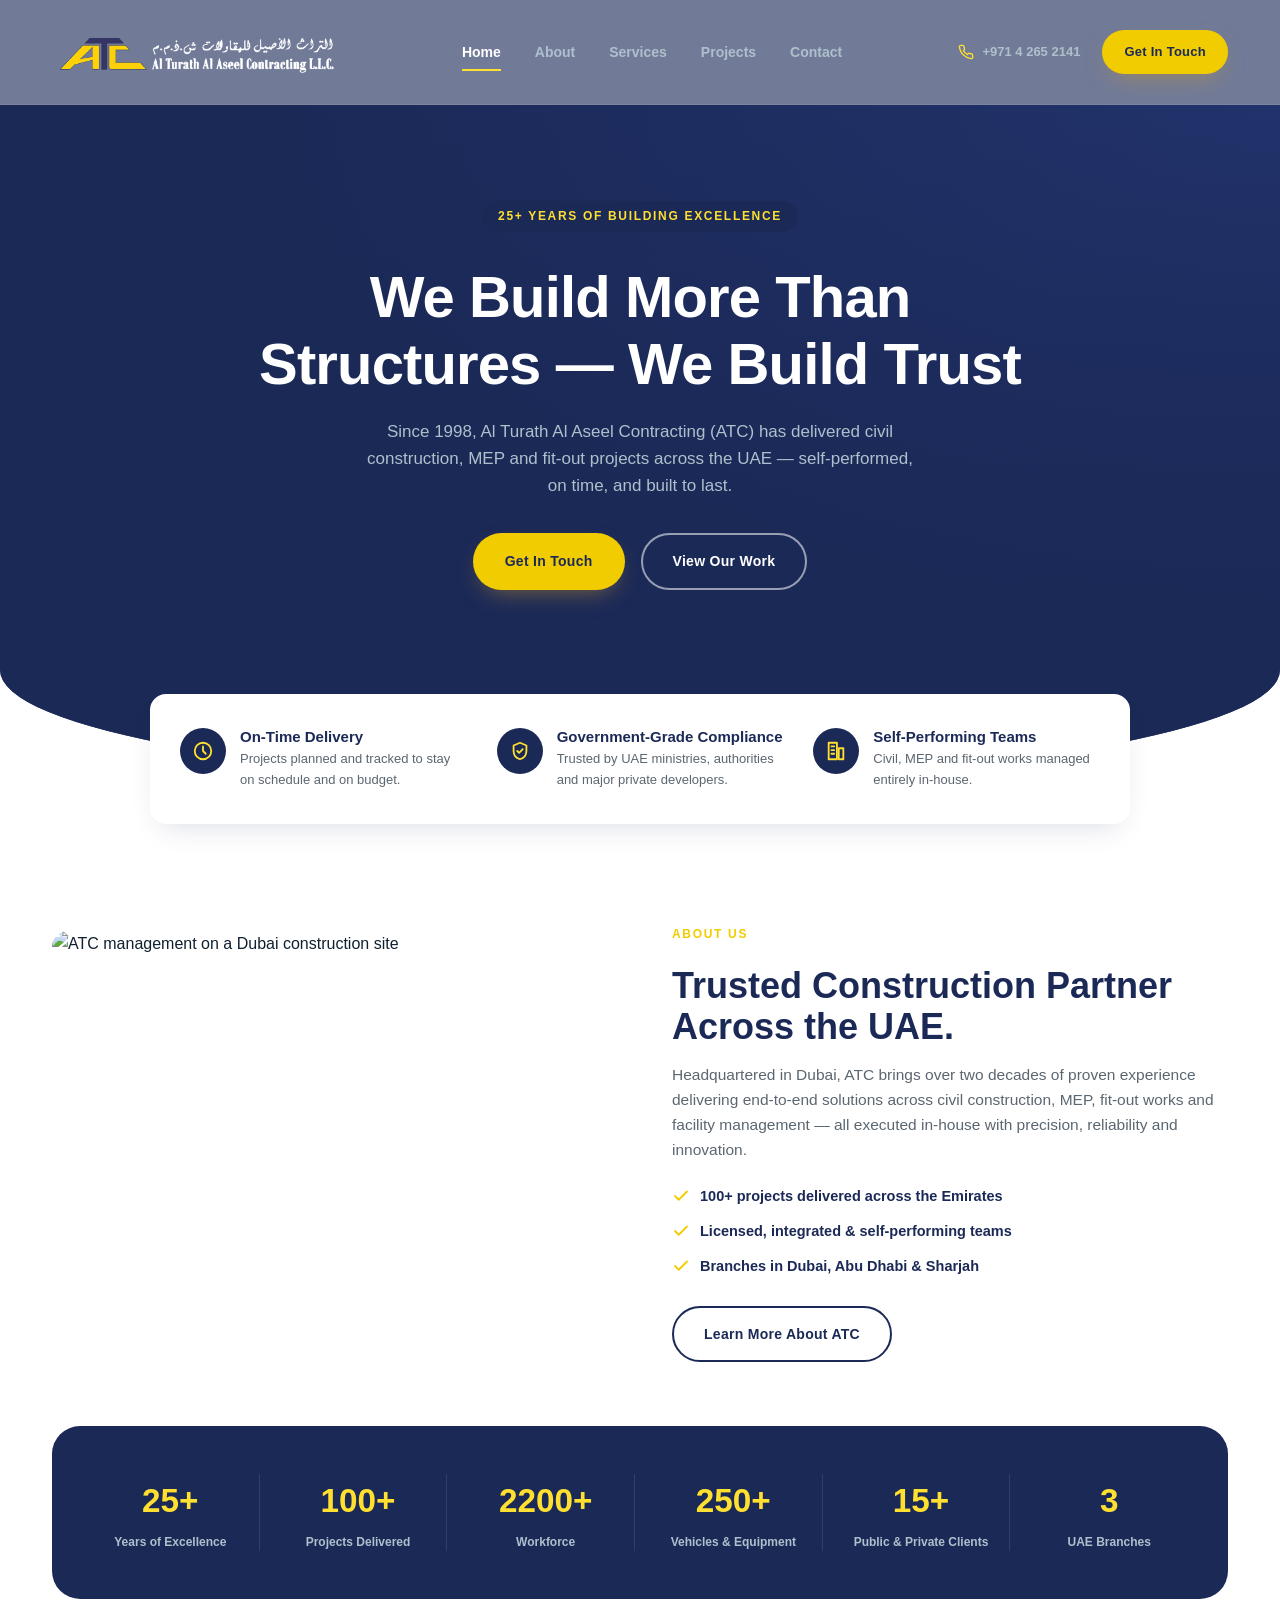
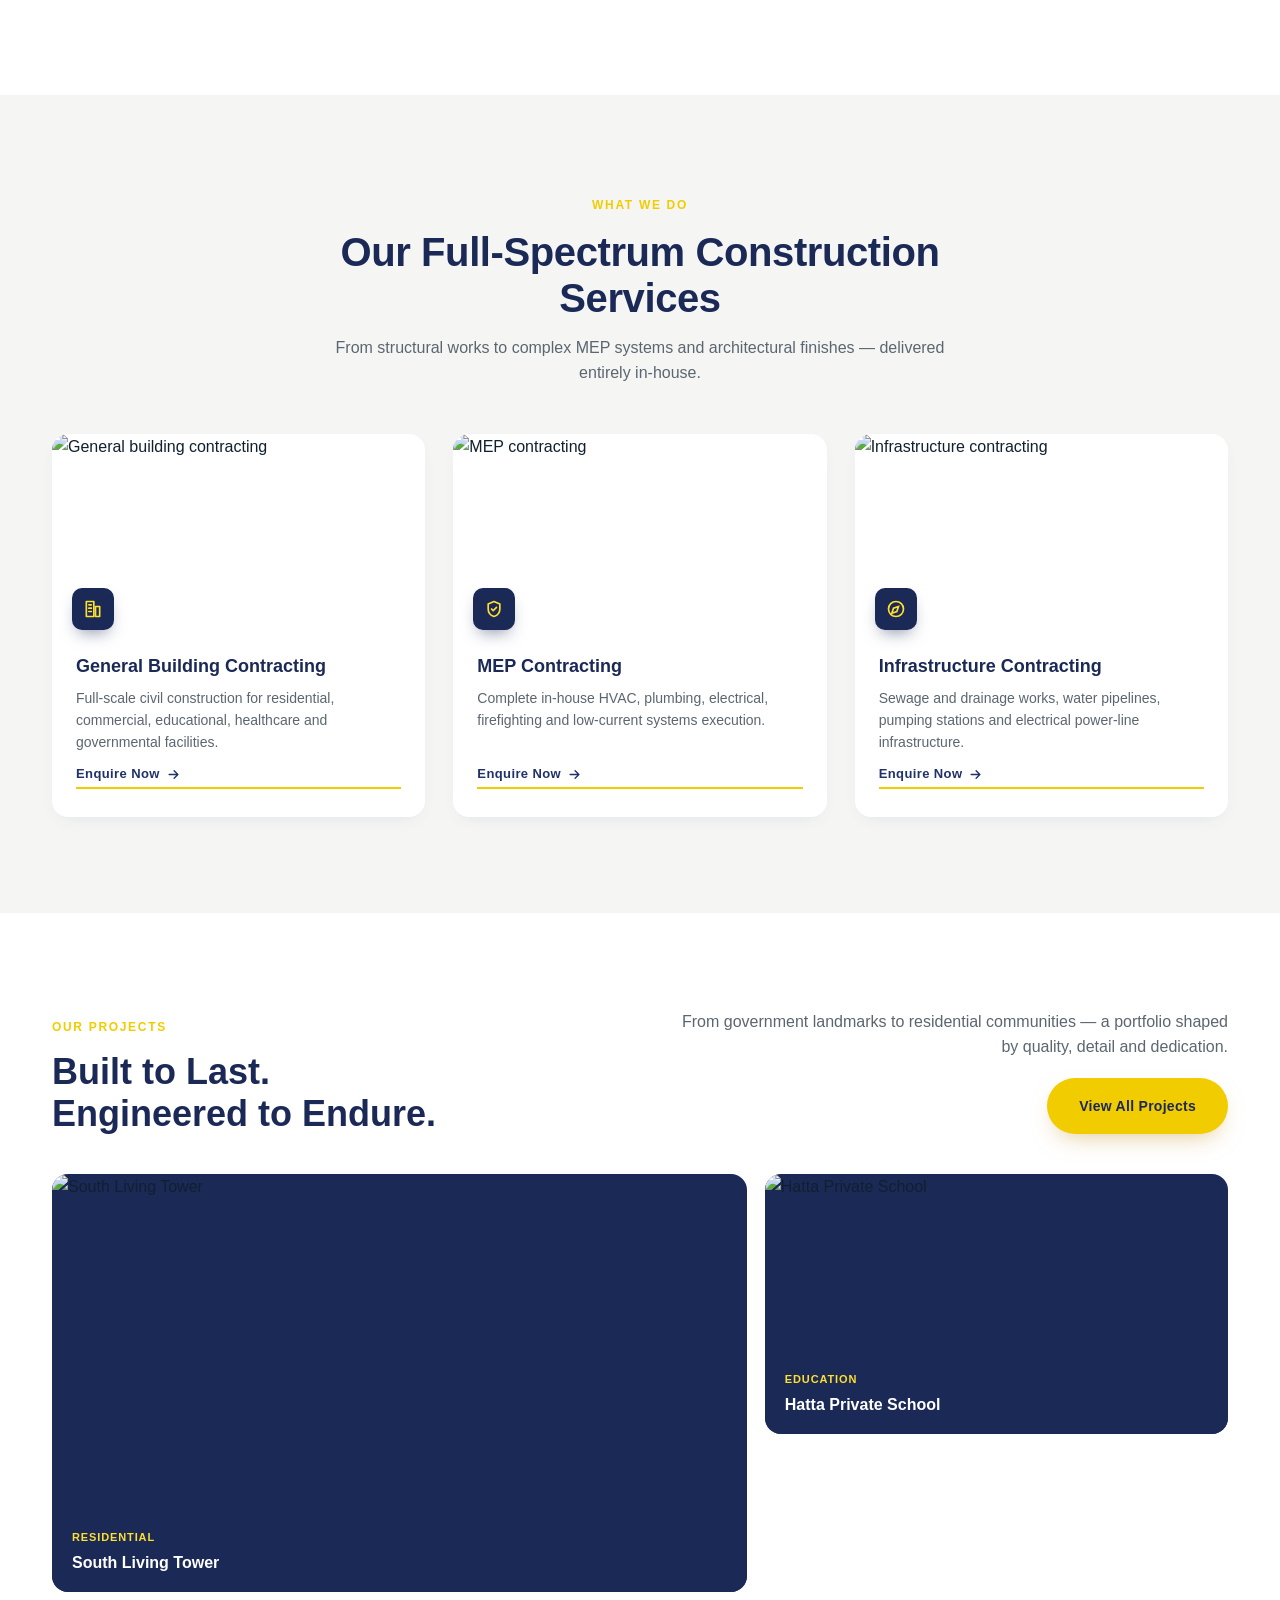
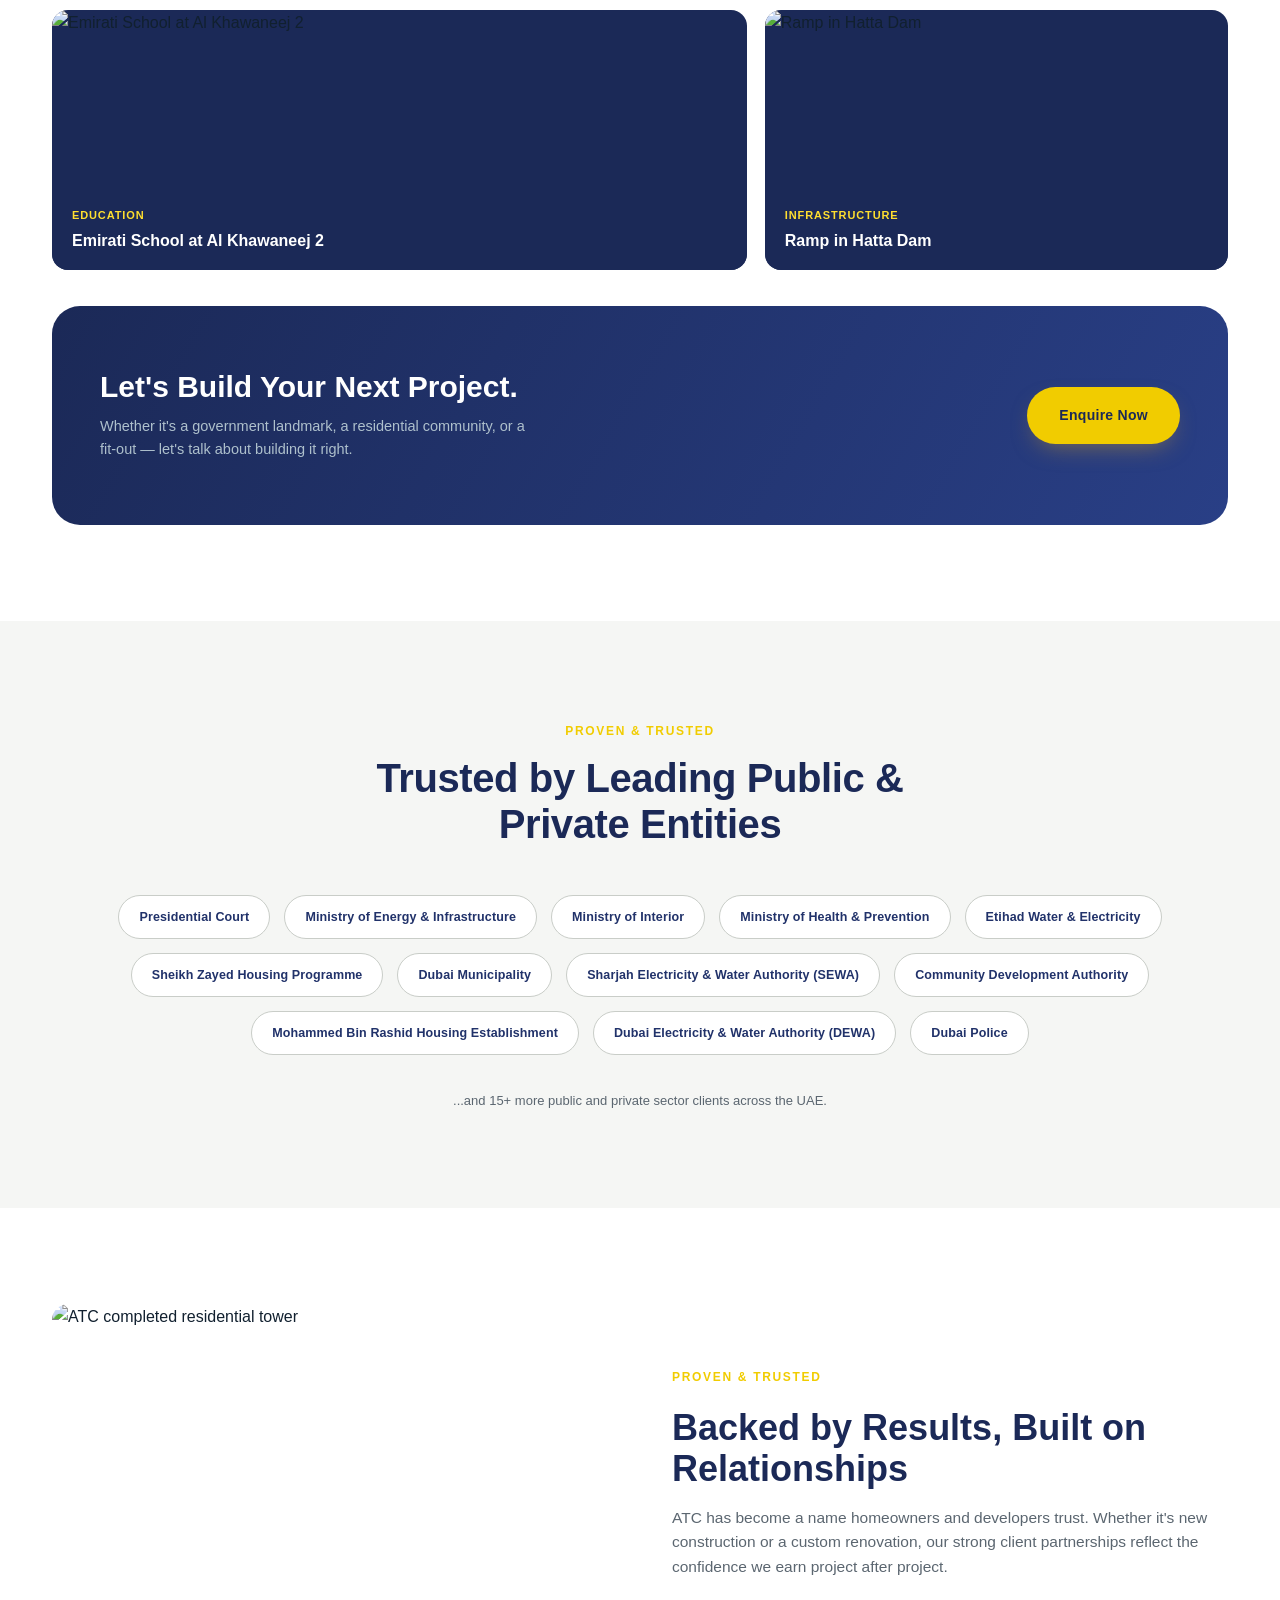
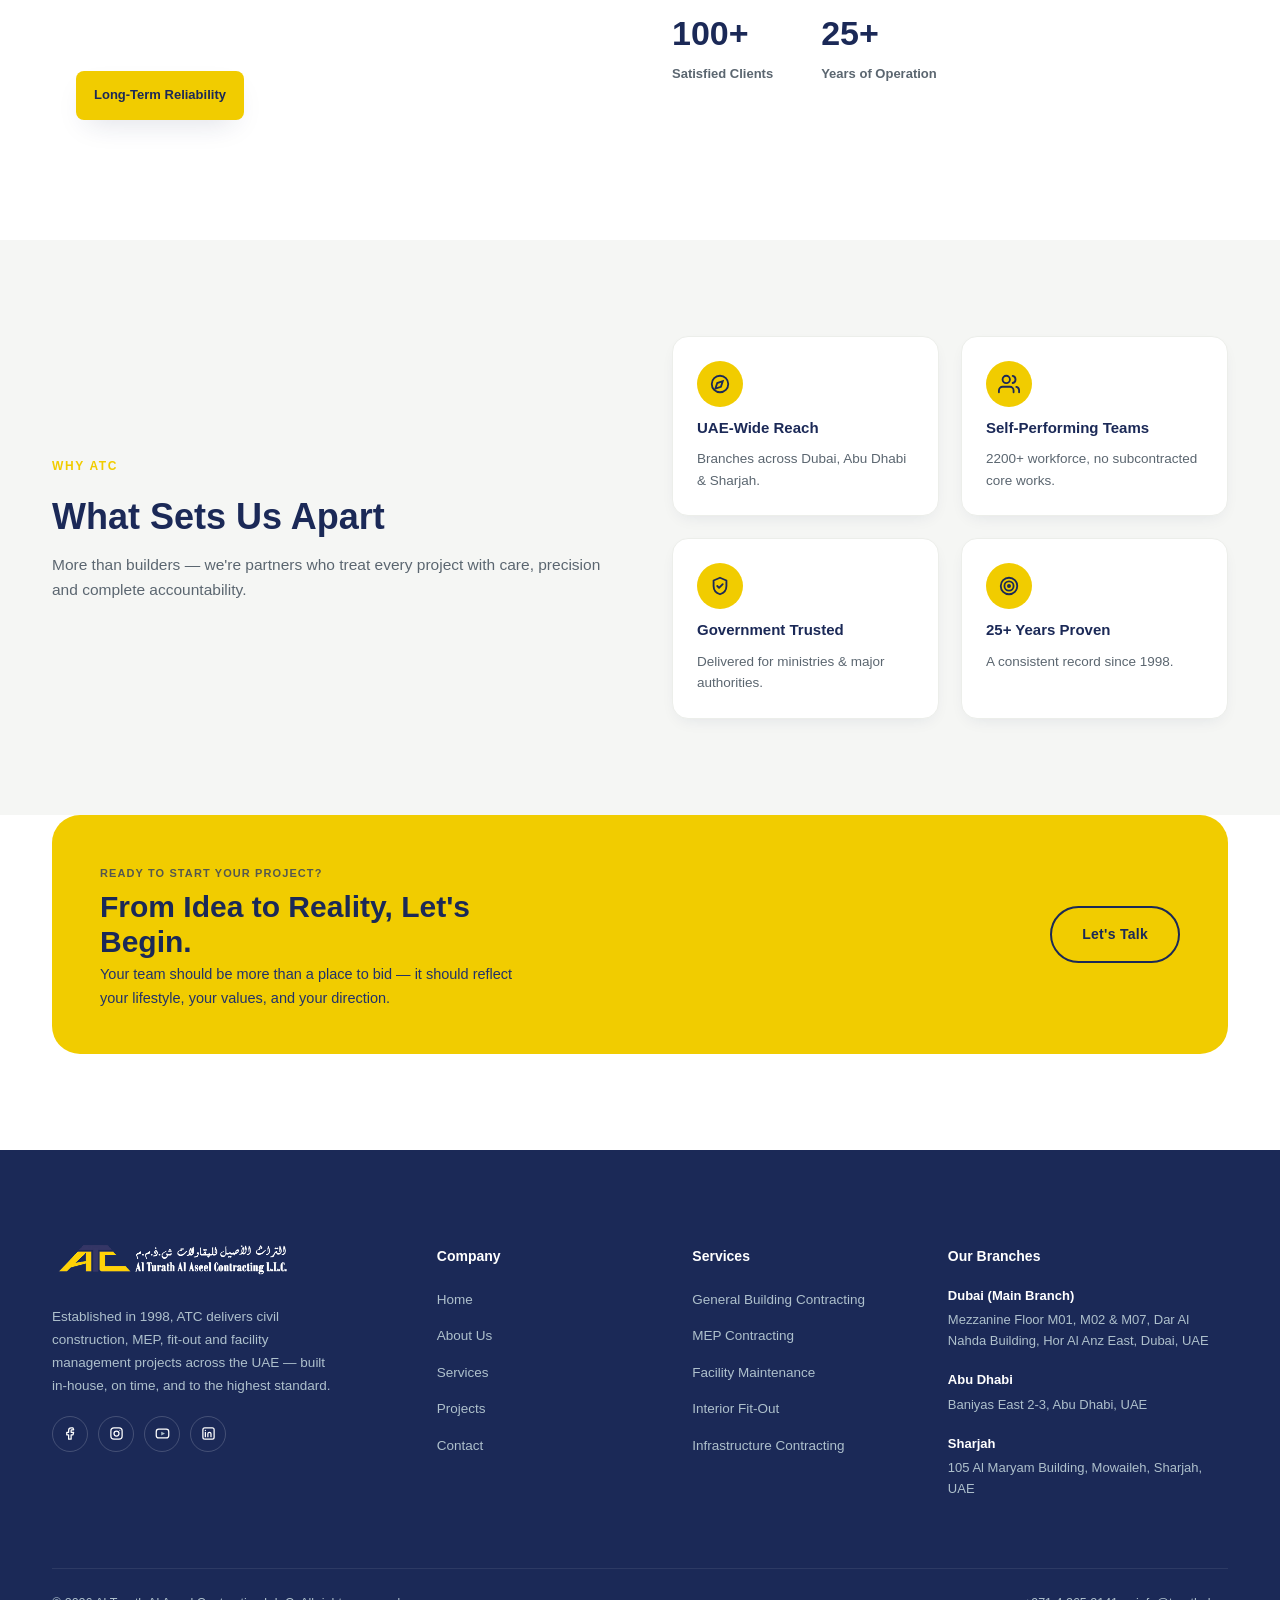
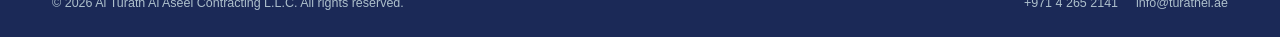
==== commit a048c3fa: "Update index.html" ====
--- a/index.html
+++ b/index.html
@@ -5,7 +5,7 @@
 <meta name="viewport" content="width=device-width, initial-scale=1">
 <title>Al Turath Al Aseel Contracting | Trusted UAE Building Contractor</title>
 <meta name="description" content="ATC delivers civil construction, MEP, fit-out and infrastructure projects across Dubai, Abu Dhabi and Sharjah since 1998.">
-<link rel="icon" href="https://turathel.ae/wp-content/uploads/2020/12/LOGO-ATC.png">
+<link rel="icon" href="images/logo-1.png">
 <link rel="preconnect" href="https://fonts.googleapis.com">
 <link rel="preconnect" href="https://fonts.gstatic.com" crossorigin>
 <link href="https://fonts.googleapis.com/css2?family=Inter:wght@400;500;600;700&family=Manrope:wght@600;700;800&display=swap" rel="stylesheet">
@@ -14,7 +14,7 @@
 <body>
 <header class="site-header">
   <div class="nav-row">
-    <a href="index.html" class="brand"><img src="https://turathel.ae/wp-content/uploads/2020/12/LOGO-ATC-972_278-White.png" alt="Al Turath Al Aseel Contracting" style="height:36px;width:auto;"></a>
+    <a href="index.html" class="brand"><img src="images/atc-logo-with-text-2-layers-scaled.png" alt="Al Turath Al Aseel Contracting" style="height:84px;width:auto;"></a>
     <nav class="nav-links" id="navLinks">
       <a href="index.html" class="active">Home</a>
 <a href="about.html" class="">About</a>
@@ -31,8 +31,11 @@
   </div>
 </header>
 
-<section class="hero">
-  <div class="hero-inner" style="--hero-img:url('https://turathel.ae/wp-content/uploads/2021/05/bg-slider-1.jpg')">
+<section class="hero has-video" style="--hero-img:url('https://turathel.ae/wp-content/uploads/2021/05/bg-slider-1.jpg')">
+  <video class="hero-video" autoplay muted loop playsinline poster="https://turathel.ae/wp-content/uploads/2021/05/bg-slider-1.jpg">
+    <source src="https://turathel.ae/wp-content/uploads/2020/12/Vid.mp4" type="video/mp4">
+  </video>
+  <div class="hero-inner">
     <span class="eyebrow pill">25+ Years of Building Excellence</span>
     <h1>We Build More Than Structures — We Build Trust</h1>
     <p class="lead">Since 1998, Al Turath Al Aseel Contracting (ATC) has delivered civil construction, MEP and fit-out projects across the UAE — self-performed, on time, and built to last.</p>
@@ -240,7 +243,7 @@
   <div class="container">
     <div class="footer-grid">
       <div class="footer-brand">
-        <a href="index.html" class="brand"><img src="https://turathel.ae/wp-content/uploads/2020/12/LOGO-ATC-972_278-White.png" alt="Al Turath Al Aseel Contracting" style="height:38px;width:auto;"></a>
+        <a href="index.html" class="brand"><img src="images/atc-logo-with-text-2-layers-scaled.png" alt="Al Turath Al Aseel Contracting" style="height:70px;width:auto;"></a>
         <p>Established in 1998, ATC delivers civil construction, MEP, fit-out and facility management projects across the UAE — built in-house, on time, and to the highest standard.</p>
         <div class="footer-social">
           <a href="https://www.facebook.com/profile.php?id=61573509565506" aria-label="Facebook" target="_blank" rel="noopener"><svg viewBox="0 0 24 24" fill="none" stroke="currentColor" stroke-width="2" stroke-linecap="round" stroke-linejoin="round"><path d="M16 3h-3a4 4 0 0 0-4 4v3H6v4h3v7h4v-7h3l1-4h-4V7a1 1 0 0 1 1-1h3z"/></svg></a>
--- a/css/style.css
+++ b/css/style.css
@@ -0,0 +1,577 @@
+/* ============================================================
+   AL TURATH AL ASEEL CONTRACTING (ATC) — Site Stylesheet
+   Palette: Heritage Navy + Desert Gold
+   ============================================================ */
+
+:root{
+  /* --- Brand palette (exact ATC brand colors) --- */
+  --navy-900:#1B2957;
+  --navy-800:#21326A;
+  --navy-700:#293F86;
+  --navy-600:#334EA5;
+  --gold-500:#F1CC00;
+  --gold-400:#FFDF2F;
+  --gold-100:#FFF7C8;
+  --sand-50:#F7F4EE;
+  --gray-50:#F5F6F4;
+  --gray-100:#ECEEEA;
+  --gray-300:#C9CDC8;
+  --text-dark:#11202F;
+  --text-muted:#5B6670;
+  --text-on-dark:#EAEFEF;
+  --text-on-dark-muted:#AEC0CC;
+  --white:#FFFFFF;
+
+  /* --- Type --- */
+  --font-head:'Manrope', 'Segoe UI', sans-serif;
+  --font-body:'Inter', 'Segoe UI', sans-serif;
+
+  /* --- Layout --- */
+  --max-w:1240px;
+  --radius-sm:8px;
+  --radius-md:16px;
+  --radius-lg:28px;
+  --shadow-card:0 12px 30px -12px rgba(27,41,87,0.18);
+  --shadow-soft:0 6px 18px -8px rgba(27,41,87,0.12);
+}
+
+*,*::before,*::after{box-sizing:border-box;}
+html{scroll-behavior:smooth;}
+body{
+  margin:0;
+  font-family:var(--font-body);
+  color:var(--text-dark);
+  background:var(--white);
+  -webkit-font-smoothing:antialiased;
+  line-height:1.6;
+}
+img{max-width:100%;display:block;}
+svg{width:20px;height:20px;flex-shrink:0;}
+a{color:inherit;text-decoration:none;}
+ul{margin:0;padding:0;list-style:none;}
+h1,h2,h3,h4{font-family:var(--font-head);margin:0;line-height:1.15;color:var(--navy-900);}
+p{margin:0;}
+button{font-family:inherit;cursor:pointer;}
+section{position:relative;}
+
+.container{
+  max-width:var(--max-w);
+  margin:0 auto;
+  padding:0 32px;
+}
+
+/* Focus visibility */
+a:focus-visible,button:focus-visible,input:focus-visible,textarea:focus-visible{
+  outline:3px solid var(--gold-400);
+  outline-offset:2px;
+}
+
+@media (prefers-reduced-motion:reduce){
+  *{animation:none!important;transition:none!important;scroll-behavior:auto!important;}
+}
+
+/* ============== Eyebrow / section heading ============== */
+.eyebrow{
+  display:inline-block;
+  font-size:12px;
+  font-weight:700;
+  letter-spacing:.14em;
+  text-transform:uppercase;
+  color:var(--gold-500);
+  margin-bottom:14px;
+}
+.eyebrow.on-dark{color:var(--gold-400);}
+.eyebrow.pill{
+  background:var(--navy-900);
+  color:var(--gold-400);
+  padding:6px 16px;
+  border-radius:999px;
+}
+.section-head{max-width:640px;margin:0 auto 48px;text-align:center;}
+.section-head h2{font-size:clamp(28px,3.4vw,40px);font-weight:800;letter-spacing:-0.01em;}
+.section-head p{margin-top:14px;color:var(--text-muted);font-size:16px;}
+.section-head.align-left{margin:0 0 40px;text-align:left;}
+
+.section-pad{padding:96px 0;}
+@media(max-width:768px){.section-pad{padding:64px 0;}}
+
+/* ============== Buttons ============== */
+.btn{
+  display:inline-flex;
+  align-items:center;
+  gap:8px;
+  font-weight:700;
+  font-size:14px;
+  letter-spacing:.02em;
+  padding:15px 30px;
+  border-radius:999px;
+  border:2px solid transparent;
+  transition:transform .18s ease, box-shadow .18s ease, background .18s ease, color .18s ease;
+  white-space:nowrap;
+}
+.btn:hover{transform:translateY(-2px);}
+.btn-gold{
+  background:var(--gold-500);
+  color:var(--navy-900);
+  box-shadow:0 10px 24px -10px rgba(201,152,47,.6);
+}
+.btn-gold:hover{background:var(--gold-400);}
+.btn-outline-light{
+  border-color:rgba(255,255,255,.55);
+  color:var(--white);
+  background:transparent;
+}
+.btn-outline-light:hover{background:rgba(255,255,255,.12);border-color:var(--white);}
+.btn-outline-dark{
+  border-color:var(--navy-900);
+  color:var(--navy-900);
+  background:transparent;
+}
+.btn-outline-dark:hover{background:var(--navy-900);color:var(--white);}
+.btn-sm{padding:10px 20px;font-size:13px;}
+.btn-text{
+  display:inline-flex;align-items:center;gap:6px;
+  font-weight:700;font-size:13px;letter-spacing:.03em;
+  color:var(--navy-800);
+  border-bottom:2px solid var(--gold-500);
+  padding-bottom:2px;
+}
+.btn-text:hover{color:var(--gold-500);}
+.btn-text svg{width:15px;height:15px;flex-shrink:0;}
+
+/* ============== Header ============== */
+.site-header{
+  position:sticky;top:0;z-index:100;
+  background:rgba(27,41,87,.62);
+  backdrop-filter:blur(10px);
+  border-bottom:1px solid rgba(255,255,255,.08);
+}
+.site-header.transparent-init{background:rgba(27,41,87,.55);}
+.nav-row{
+  display:flex;align-items:center;justify-content:space-between;
+  padding:10px 32px;
+  max-width:var(--max-w);margin:0 auto;
+}
+.brand{display:flex;align-items:center;gap:10px;font-family:var(--font-head);font-weight:800;color:var(--white);font-size:18px;}
+.brand .mark{
+  width:36px;height:36px;border-radius:8px;
+  background:linear-gradient(145deg,var(--gold-400),var(--gold-500));
+  display:flex;align-items:center;justify-content:center;
+  font-weight:800;color:var(--navy-900);font-size:15px;
+}
+.brand small{display:block;font-family:var(--font-body);font-weight:500;font-size:10px;letter-spacing:.08em;color:var(--text-on-dark-muted);text-transform:uppercase;}
+
+.nav-links{display:flex;align-items:center;gap:34px;}
+.nav-links a{
+  font-size:14px;font-weight:600;color:var(--text-on-dark-muted);
+  padding:8px 0;position:relative;
+  transition:color .2s ease;
+}
+.nav-links a:hover,.nav-links a.active{color:var(--white);}
+.nav-links a.active::after{
+  content:"";position:absolute;left:0;right:0;bottom:0;height:2px;background:var(--gold-400);
+}
+.nav-right{display:flex;align-items:center;gap:22px;}
+.nav-phone{display:flex;align-items:center;gap:8px;color:var(--text-on-dark-muted);font-size:13px;font-weight:600;}
+.nav-phone svg{stroke:var(--gold-400);width:16px;height:16px;flex-shrink:0;}
+.nav-toggle{display:none;background:none;border:none;color:var(--white);}
+.nav-toggle svg{width:24px;height:24px;}
+.mobile-panel{display:none;}
+
+@media(max-width:980px){
+  .nav-links{
+    position:fixed;top:72px;left:0;right:0;bottom:0;
+    background:var(--navy-900);
+    flex-direction:column;align-items:flex-start;gap:0;
+    padding:18px 32px 40px;
+    transform:translateX(100%);
+    transition:transform .3s ease;
+    overflow-y:auto;
+  }
+  .nav-links.open{transform:translateX(0);}
+  .nav-links a{width:100%;padding:16px 0;border-bottom:1px solid rgba(255,255,255,.08);font-size:16px;}
+  .nav-phone{display:none;}
+  .nav-toggle{display:flex;align-items:center;justify-content:center;}
+  .nav-cta{display:none;}
+}
+
+/* ============== Hero ============== */
+.hero{
+  background:radial-gradient(ellipse at top right, var(--navy-700) 0%, var(--navy-900) 55%) ,var(--navy-900);
+  position:relative;
+  overflow:hidden;
+  border-bottom-left-radius:50% 110px;
+  border-bottom-right-radius:50% 110px;
+  padding-bottom:150px;
+}
+@media(max-width:768px){
+  .hero{
+    border-bottom-left-radius:50% 50px;
+    border-bottom-right-radius:50% 50px;
+    padding-bottom:90px;
+  }
+}
+.hero::before{
+  content:"";
+  position:absolute;inset:0;z-index:0;
+  background-image:var(--hero-img);
+  background-size:cover;background-position:center;
+  opacity:.38;
+}
+.hero.has-video::before{display:none;}
+.hero-video{
+  position:absolute;inset:0;z-index:0;
+  width:100%;height:100%;
+  object-fit:cover;object-position:center;
+}
+.hero::after{
+  content:"";
+  position:absolute;inset:0;z-index:1;
+  background:linear-gradient(180deg, rgba(27,41,87,.55) 0%, rgba(27,41,87,.92) 100%);
+}
+.hero-inner{position:relative;z-index:2;padding:96px 32px 40px;max-width:var(--max-w);margin:0 auto;text-align:center;}
+.hero-inner.is-page{padding-top:120px;padding-bottom:20px;}
+.hero h1{
+  font-size:clamp(34px,5vw,58px);
+  font-weight:800;
+  color:var(--white);
+  letter-spacing:-0.015em;
+  max-width:820px;margin:18px auto 0;
+}
+.hero p.lead{
+  max-width:560px;margin:20px auto 0;
+  color:var(--text-on-dark-muted);
+  font-size:17px;
+}
+.hero-actions{display:flex;gap:16px;justify-content:center;margin-top:34px;flex-wrap:wrap;}
+.breadcrumb{display:flex;gap:8px;justify-content:center;color:var(--text-on-dark-muted);font-size:13px;margin-top:14px;}
+.breadcrumb a{color:var(--gold-400);font-weight:600;}
+
+/* Floating trust card under hero */
+.trust-card{
+  position:relative;z-index:5;
+  margin:-86px auto 0;
+  max-width:980px;
+  background:var(--white);
+  border-radius:var(--radius-md);
+  box-shadow:var(--shadow-card);
+  padding:34px 30px;
+  display:grid;grid-template-columns:repeat(3,1fr);gap:30px;
+}
+.trust-item{display:flex;gap:14px;align-items:flex-start;}
+.icon-badge{
+  width:46px;height:46px;border-radius:50%;
+  background:var(--navy-900);
+  display:flex;align-items:center;justify-content:center;flex-shrink:0;
+}
+.icon-badge svg{stroke:var(--gold-400);width:22px;height:22px;}
+.trust-item h4{font-size:15px;font-weight:800;margin-bottom:4px;}
+.trust-item p{font-size:13px;color:var(--text-muted);}
+
+@media(max-width:860px){
+  .trust-card{grid-template-columns:1fr;margin-top:-60px;padding:26px 22px;gap:22px;}
+}
+
+/* ============== About teaser / split sections ============== */
+.split{
+  display:grid;grid-template-columns:1fr 1fr;gap:64px;align-items:center;
+}
+.split.reverse .split-media{order:2;}
+.split-media{position:relative;}
+.split-media img{border-radius:var(--radius-md);width:100%;height:420px;object-fit:cover;}
+.split-media .float-img{
+  position:absolute;width:46%;border:6px solid var(--white);
+  border-radius:var(--radius-sm);box-shadow:var(--shadow-card);
+  bottom:-30px;right:-30px;
+}
+.split-body h2{font-size:clamp(26px,3vw,36px);font-weight:800;margin-top:6px;}
+.split-body p{color:var(--text-muted);margin-top:16px;font-size:15.5px;}
+.check-list{margin-top:22px;display:flex;flex-direction:column;gap:12px;}
+.check-list li{display:flex;gap:10px;align-items:flex-start;font-size:14.5px;font-weight:600;color:var(--navy-900);}
+.check-list svg{width:18px;height:18px;flex-shrink:0;stroke:var(--gold-500);margin-top:2px;}
+
+@media(max-width:900px){
+  .split{grid-template-columns:1fr;gap:36px;}
+  .split.reverse .split-media{order:0;}
+  .split-media .float-img{display:none;}
+}
+
+/* ============== Stat strip ============== */
+.stat-strip{
+  background:var(--navy-900);
+  border-radius:var(--radius-lg);
+  padding:48px 30px;
+  display:grid;grid-template-columns:repeat(6,1fr);
+  gap:10px;
+  margin-top:64px;
+}
+.stat-strip .stat{text-align:center;border-right:1px solid rgba(255,255,255,.1);padding:0 8px;}
+.stat-strip .stat:last-child{border-right:none;}
+.stat-strip .num{font-family:var(--font-head);font-size:clamp(26px,2.6vw,34px);font-weight:800;color:var(--gold-400);}
+.stat-strip .label{font-size:12px;color:var(--text-on-dark-muted);margin-top:6px;font-weight:600;line-height:1.4;}
+@media(max-width:980px){
+  .stat-strip{grid-template-columns:repeat(3,1fr);row-gap:28px;}
+  .stat-strip .stat:nth-child(3n){border-right:none;}
+}
+@media(max-width:560px){
+  .stat-strip{grid-template-columns:repeat(2,1fr);}
+  .stat-strip .stat:nth-child(2n){border-right:none;}
+  .stat-strip .stat:nth-child(3n){border-right:1px solid rgba(255,255,255,.1);}
+}
+
+/* ============== Services cards ============== */
+.bg-sand{background:var(--gray-50);}
+.svc-grid{display:grid;grid-template-columns:repeat(3,1fr);gap:28px;}
+.svc-card{
+  background:var(--white);
+  border-radius:var(--radius-md);
+  overflow:hidden;
+  box-shadow:var(--shadow-soft);
+  display:flex;flex-direction:column;
+  transition:transform .25s ease, box-shadow .25s ease;
+}
+.svc-card:hover{transform:translateY(-6px);box-shadow:var(--shadow-card);}
+.svc-card img{height:200px;object-fit:cover;width:100%;}
+.svc-body{padding:26px 24px 28px;display:flex;flex-direction:column;gap:10px;flex:1;}
+.svc-icon{
+  width:42px;height:42px;border-radius:10px;background:var(--navy-900);
+  display:flex;align-items:center;justify-content:center;margin-top:-46px;margin-left:20px;
+  box-shadow:0 8px 16px -6px rgba(27,41,87,.5);
+}
+.svc-icon svg{width:20px;height:20px;stroke:var(--gold-400);}
+.svc-body h3{font-size:18px;font-weight:800;}
+.svc-body p{color:var(--text-muted);font-size:14px;flex:1;}
+
+@media(max-width:980px){.svc-grid{grid-template-columns:1fr 1fr;}}
+@media(max-width:640px){.svc-grid{grid-template-columns:1fr;}}
+
+/* ============== Service detail rows (services.html) ============== */
+.svc-row{display:grid;grid-template-columns:1fr 1fr;gap:60px;align-items:center;padding:64px 0;border-bottom:1px solid var(--gray-100);}
+.svc-row:last-child{border-bottom:none;}
+.svc-row.reverse .svc-row-media{order:2;}
+.svc-row-media img{border-radius:var(--radius-md);height:360px;width:100%;object-fit:cover;}
+.svc-row-body .tag{
+  display:inline-block;font-size:11px;font-weight:800;letter-spacing:.08em;text-transform:uppercase;
+  color:var(--gold-500);background:var(--gold-100);padding:6px 14px;border-radius:999px;margin-bottom:14px;
+}
+.svc-row-body h3{font-size:clamp(22px,2.6vw,28px);font-weight:800;}
+.svc-row-body p{color:var(--text-muted);margin-top:14px;font-size:15px;}
+.benefit-list{margin-top:20px;display:grid;gap:11px;}
+.benefit-list li{display:flex;gap:10px;align-items:flex-start;font-size:14.5px;font-weight:600;}
+.benefit-list svg{stroke:var(--gold-500);flex-shrink:0;margin-top:2px;}
+
+@media(max-width:860px){
+  .svc-row{grid-template-columns:1fr;gap:30px;padding:44px 0;}
+  .svc-row.reverse .svc-row-media{order:0;}
+}
+
+/* ============== Process steps ============== */
+.process-grid{display:grid;grid-template-columns:repeat(3,1fr);gap:26px;margin-top:10px;}
+.process-card{background:var(--white);border-radius:var(--radius-md);padding:30px 26px;box-shadow:var(--shadow-soft);text-align:center;}
+.process-num{
+  width:48px;height:48px;border-radius:50%;background:var(--navy-900);color:var(--gold-400);
+  display:flex;align-items:center;justify-content:center;font-weight:800;font-family:var(--font-head);
+  margin:0 auto 16px;font-size:16px;
+}
+.process-card h4{font-size:16px;font-weight:800;margin-bottom:8px;}
+.process-card p{font-size:13.5px;color:var(--text-muted);}
+@media(max-width:768px){.process-grid{grid-template-columns:1fr;}}
+
+/* ============== Projects grid ============== */
+.filter-row{display:flex;gap:10px;justify-content:center;flex-wrap:wrap;margin-bottom:44px;}
+.filter-btn{
+  padding:10px 20px;border-radius:999px;font-size:13px;font-weight:700;
+  border:1.5px solid var(--gray-300);color:var(--text-muted);background:var(--white);
+  transition:all .2s ease;
+}
+.filter-btn:hover{border-color:var(--navy-900);color:var(--navy-900);}
+.filter-btn.active{background:var(--navy-900);border-color:var(--navy-900);color:var(--gold-400);}
+
+.project-grid{display:grid;grid-template-columns:repeat(3,1fr);gap:26px;}
+.project-grid.home-grid{grid-template-columns:1.2fr .8fr;grid-auto-rows:200px;gap:18px;}
+.home-grid .pg-1{grid-row:span 2;}
+.home-grid .pg-2{}
+.home-grid .pg-3{grid-column:1;}
+.home-grid .pg-4{}
+
+.project-card{
+  position:relative;border-radius:var(--radius-md);overflow:hidden;
+  background:var(--navy-900);display:block;height:100%;min-height:260px;
+}
+.project-card img{width:100%;height:100%;object-fit:cover;position:absolute;inset:0;transition:transform .5s ease;}
+.project-card:hover img{transform:scale(1.07);}
+.project-card::after{
+  content:"";position:absolute;inset:0;
+  background:linear-gradient(180deg,rgba(27,41,87,0) 35%,rgba(27,41,87,.9) 100%);
+}
+.project-info{position:absolute;left:0;right:0;bottom:0;padding:20px;z-index:2;color:var(--white);}
+.project-info .ptype{font-size:11px;font-weight:700;letter-spacing:.08em;text-transform:uppercase;color:var(--gold-400);}
+.project-info h4{color:var(--white);font-size:16px;font-weight:800;margin-top:5px;}
+
+@media(max-width:980px){
+  .project-grid{grid-template-columns:1fr 1fr;}
+  .project-grid.home-grid{grid-template-columns:1fr 1fr;}
+}
+@media(max-width:640px){
+  .project-grid{grid-template-columns:1fr;}
+  .project-grid.home-grid{grid-template-columns:1fr;}
+  .home-grid .pg-1{grid-row:span 1;}
+}
+
+/* ============== CTA banner (image) ============== */
+.cta-banner{
+  position:relative;border-radius:var(--radius-lg);overflow:hidden;
+  padding:64px 48px;display:flex;align-items:center;justify-content:space-between;gap:24px;flex-wrap:wrap;
+  background:linear-gradient(120deg, var(--navy-900), var(--navy-700));
+}
+.cta-banner::before{
+  content:"";position:absolute;inset:0;background-image:var(--cta-img);background-size:cover;background-position:center;opacity:.28;
+}
+.cta-banner > *{position:relative;z-index:2;}
+.cta-banner h3{color:var(--white);font-size:clamp(22px,2.6vw,30px);font-weight:800;max-width:480px;}
+.cta-banner p{color:var(--text-on-dark-muted);margin-top:10px;max-width:440px;font-size:14.5px;}
+
+/* ============== Clients / trusted-by strip ============== */
+.clients-marquee{
+  display:flex;flex-wrap:wrap;gap:14px;justify-content:center;
+}
+.client-chip{
+  border:1px solid var(--gray-300);border-radius:999px;
+  padding:11px 20px;font-size:12.5px;font-weight:700;color:var(--navy-800);
+  background:var(--white);letter-spacing:.01em;
+}
+
+/* ============== Relationship / long-term section ============== */
+.relate-card{
+  background:var(--gold-500);color:var(--navy-900);
+  border-radius:var(--radius-sm);
+  padding:14px 18px;position:absolute;bottom:24px;left:24px;
+  font-weight:800;font-size:13px;box-shadow:var(--shadow-card);
+}
+.relate-media{position:relative;}
+.relate-media img{border-radius:var(--radius-md);height:440px;width:100%;object-fit:cover;}
+.relate-stats{display:flex;gap:48px;margin-top:26px;}
+.relate-stats .num{font-family:var(--font-head);font-weight:800;font-size:34px;color:var(--navy-900);}
+.relate-stats .label{font-size:13px;color:var(--text-muted);font-weight:600;margin-top:4px;}
+
+/* ============== Why choose us icon grid ============== */
+.why-grid{display:grid;grid-template-columns:repeat(2,1fr);gap:22px;}
+.why-card{
+  background:var(--white);border:1px solid var(--gray-100);border-radius:var(--radius-md);
+  padding:24px;display:flex;flex-direction:column;gap:12px;box-shadow:var(--shadow-soft);
+}
+.why-card .icon-badge{background:var(--gold-500);}
+.why-card .icon-badge svg{stroke:var(--navy-900);}
+.why-card h4{font-size:15px;font-weight:800;}
+.why-card p{font-size:13.5px;color:var(--text-muted);}
+
+/* ============== Final CTA strip ============== */
+.final-cta{
+  background:var(--gold-500);
+  border-radius:var(--radius-lg);
+  padding:44px 48px;
+  display:flex;align-items:center;justify-content:space-between;gap:30px;flex-wrap:wrap;
+}
+.final-cta .tag{font-size:11px;font-weight:800;letter-spacing:.1em;text-transform:uppercase;color:var(--navy-800);opacity:.75;}
+.final-cta h3{font-size:clamp(22px,2.6vw,30px);font-weight:800;color:var(--navy-900);margin-top:6px;max-width:420px;}
+.final-cta p{color:var(--navy-800);max-width:420px;font-size:14.5px;margin-top:4px;}
+.final-cta-right{display:flex;align-items:center;gap:26px;flex-wrap:wrap;}
+
+/* ============== Footer ============== */
+footer{background:var(--navy-900);color:var(--text-on-dark-muted);padding:72px 0 0;}
+.footer-grid{display:grid;grid-template-columns:1.6fr 1fr 1fr 1.3fr;gap:40px;padding-bottom:50px;border-bottom:1px solid rgba(255,255,255,.08);}
+.footer-brand .brand{margin-bottom:14px;}
+.footer-brand p{font-size:13.5px;line-height:1.7;max-width:280px;}
+.footer-social{display:flex;gap:10px;margin-top:18px;}
+.footer-social a{
+  width:36px;height:36px;border-radius:50%;border:1px solid rgba(255,255,255,.18);
+  display:flex;align-items:center;justify-content:center;transition:all .2s ease;
+}
+.footer-social a:hover{background:var(--gold-500);border-color:var(--gold-500);}
+.footer-social a:hover svg{stroke:var(--navy-900);}
+.footer-social svg{width:15px;height:15px;stroke:var(--white);}
+.footer-col h5{color:var(--white);font-size:14px;font-weight:800;margin-bottom:18px;}
+.footer-col ul{display:flex;flex-direction:column;gap:11px;}
+.footer-col a{font-size:13.5px;}
+.footer-col a:hover{color:var(--gold-400);}
+.footer-branch{margin-bottom:18px;}
+.footer-branch .b-title{color:var(--white);font-weight:700;font-size:13px;margin-bottom:4px;}
+.footer-branch p{font-size:13px;line-height:1.6;}
+.footer-bottom{
+  display:flex;justify-content:space-between;align-items:center;flex-wrap:wrap;gap:10px;
+  padding:24px 0;font-size:12.5px;
+}
+.footer-bottom a{margin-left:18px;}
+
+@media(max-width:980px){
+  .footer-grid{grid-template-columns:1fr 1fr;}
+}
+@media(max-width:620px){
+  .footer-grid{grid-template-columns:1fr;}
+}
+
+/* ============== Contact page ============== */
+.contact-grid{display:grid;grid-template-columns:.9fr 1.1fr;gap:54px;align-items:flex-start;}
+.contact-form{
+  background:var(--white);border:1px solid var(--gray-100);box-shadow:var(--shadow-card);
+  border-radius:var(--radius-md);padding:34px;
+}
+.form-row{display:grid;grid-template-columns:1fr 1fr;gap:16px;}
+.field{margin-bottom:16px;}
+.field label{display:block;font-size:12.5px;font-weight:700;margin-bottom:7px;color:var(--navy-800);}
+.field input,.field select,.field textarea{
+  width:100%;padding:13px 14px;border-radius:var(--radius-sm);border:1.5px solid var(--gray-300);
+  font-family:var(--font-body);font-size:14px;background:var(--gray-50);
+  transition:border-color .2s ease, background .2s ease;
+}
+.field input:focus,.field select:focus,.field textarea:focus{
+  border-color:var(--gold-500);background:var(--white);outline:none;
+}
+.field textarea{resize:vertical;min-height:120px;}
+.form-note{font-size:12px;color:var(--text-muted);margin-top:6px;}
+
+.branch-card{
+  display:flex;gap:16px;padding:22px 0;border-bottom:1px solid var(--gray-100);
+}
+.branch-card:last-child{border-bottom:none;}
+.branch-card .icon-badge{flex-shrink:0;}
+.branch-card h4{font-size:15.5px;font-weight:800;}
+.branch-card p{font-size:13.5px;color:var(--text-muted);margin-top:4px;line-height:1.6;}
+.branch-card a{font-size:13.5px;color:var(--navy-800);font-weight:700;}
+
+.map-wrap{border-radius:var(--radius-md);overflow:hidden;height:380px;box-shadow:var(--shadow-soft);margin-top:50px;}
+.map-wrap iframe{width:100%;height:100%;border:0;}
+
+@media(max-width:900px){
+  .contact-grid{grid-template-columns:1fr;}
+  .form-row{grid-template-columns:1fr;}
+}
+
+/* ============== Misc page header (inner pages) ============== */
+.page-hero{padding-bottom:70px;}
+
+/* Logo strip on About */
+.value-grid{display:grid;grid-template-columns:repeat(3,1fr);gap:20px;}
+.value-card{background:var(--white);border:1px solid var(--gray-100);border-radius:var(--radius-md);padding:26px;box-shadow:var(--shadow-soft);}
+.value-card .icon-badge{margin-bottom:14px;}
+.value-card h4{font-size:15px;font-weight:800;margin-bottom:8px;}
+.value-card p{font-size:13.5px;color:var(--text-muted);}
+@media(max-width:768px){.value-grid{grid-template-columns:1fr;}}
+
+.quote-block{
+  background:var(--navy-900);border-radius:var(--radius-lg);
+  padding:50px;display:grid;grid-template-columns:auto 1fr;gap:36px;align-items:center;
+}
+.quote-block img{width:140px;height:140px;border-radius:50%;object-fit:cover;border:4px solid var(--gold-500);}
+.quote-block blockquote{color:var(--text-on-dark);font-size:16px;line-height:1.8;font-style:italic;}
+.quote-block .who{margin-top:18px;color:var(--gold-400);font-weight:800;font-size:14px;}
+.quote-block .who span{display:block;color:var(--text-on-dark-muted);font-weight:500;font-size:12.5px;margin-top:2px;}
+@media(max-width:700px){.quote-block{grid-template-columns:1fr;text-align:center;padding:36px 24px;}.quote-block img{margin:0 auto;}}
+
+.client-list-cols{display:grid;grid-template-columns:repeat(3,1fr);gap:0 40px;}
+.client-list-cols ul{display:flex;flex-direction:column;gap:14px;}
+.client-list-cols li{font-size:13.5px;font-weight:700;color:var(--navy-800);padding-bottom:14px;border-bottom:1px dashed var(--gray-300);}
+@media(max-width:768px){.client-list-cols{grid-template-columns:1fr;}}
+
+/* Sector badge on project cards */
+.legend-note{text-align:center;color:var(--text-muted);font-size:13px;margin-top:36px;}
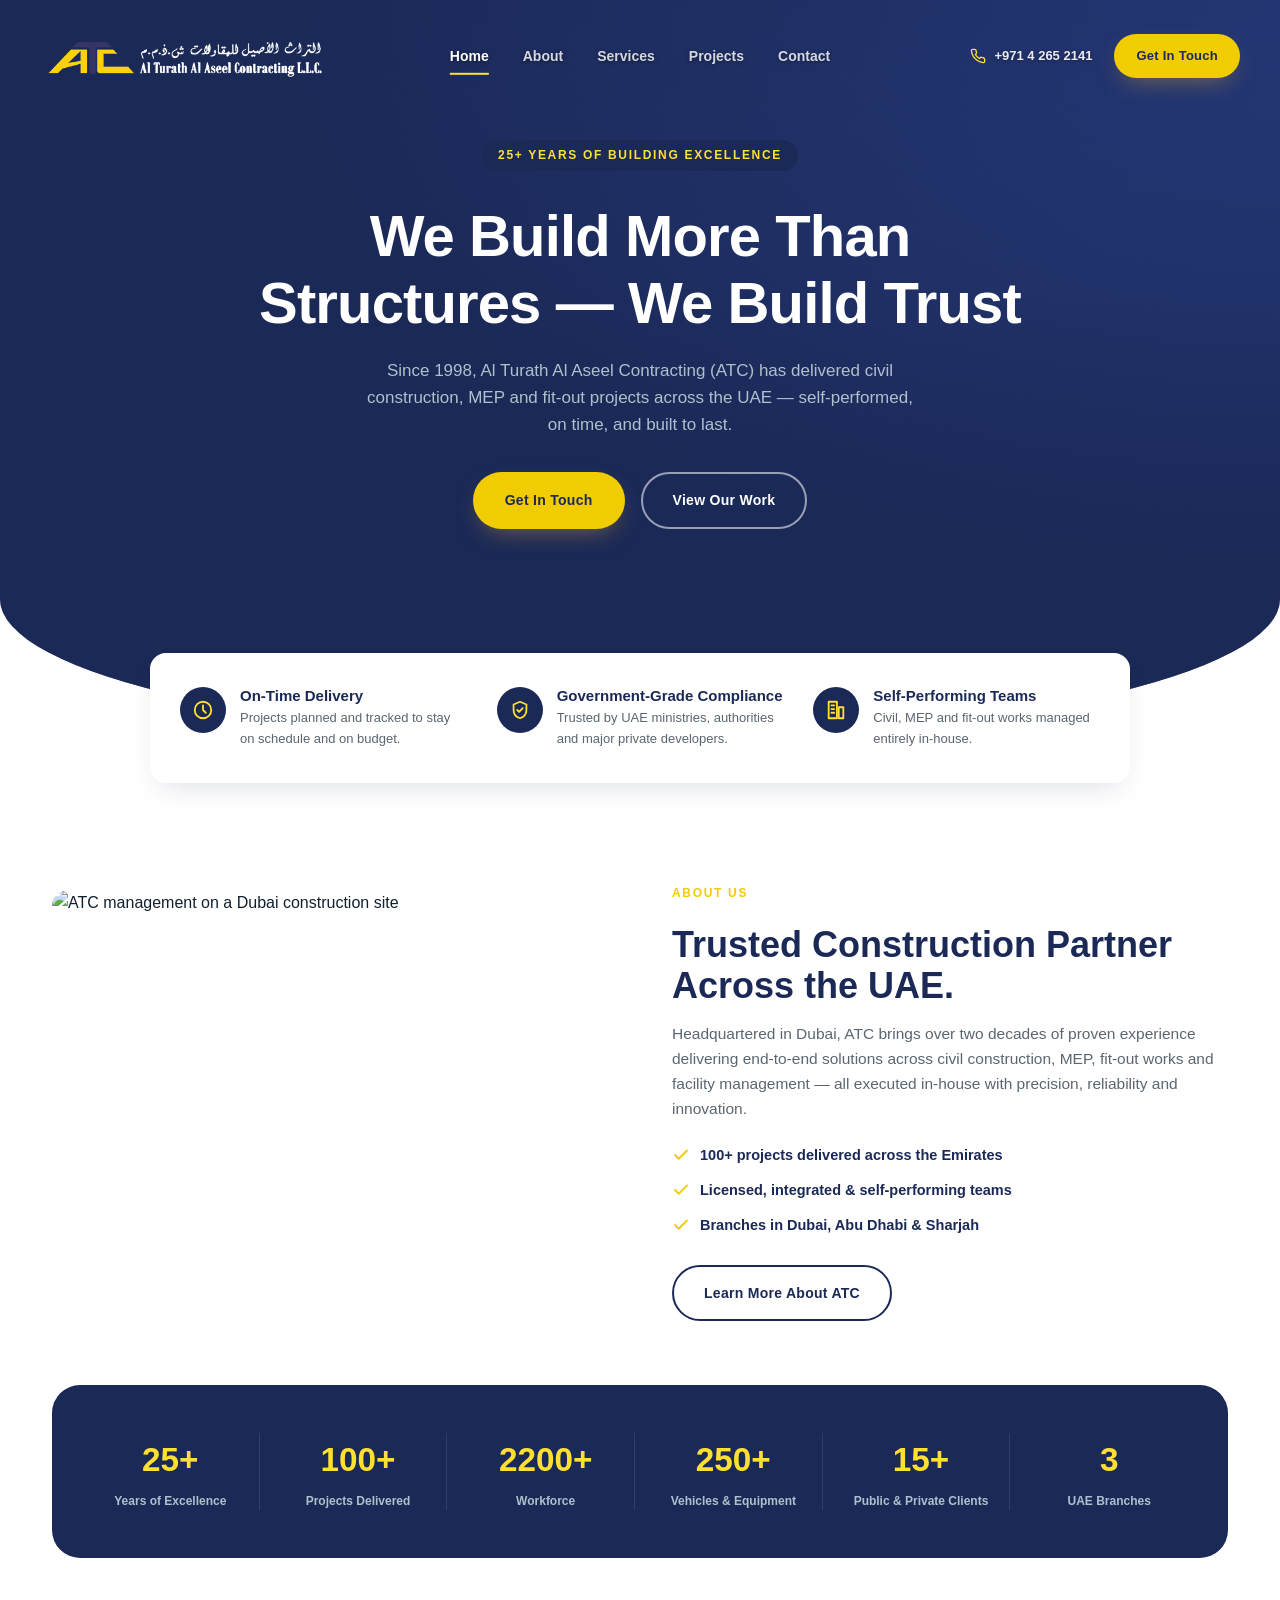
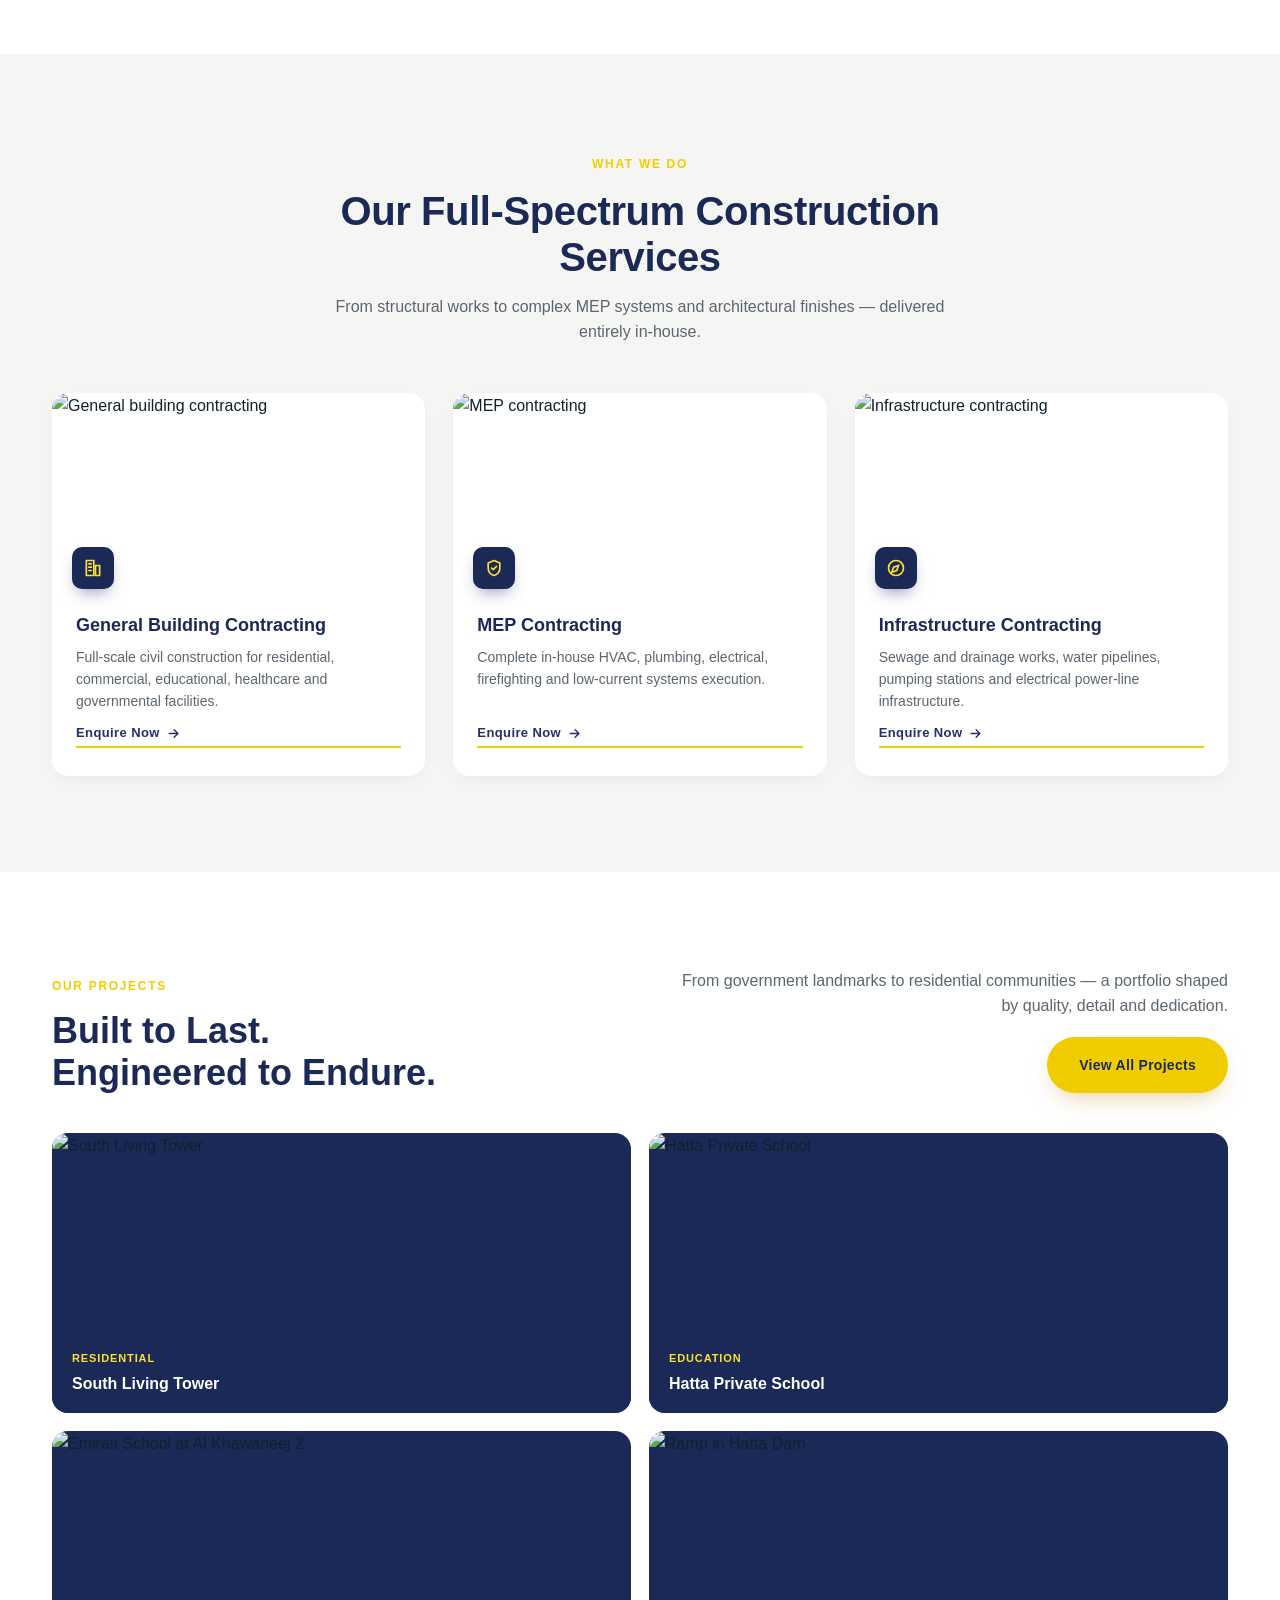
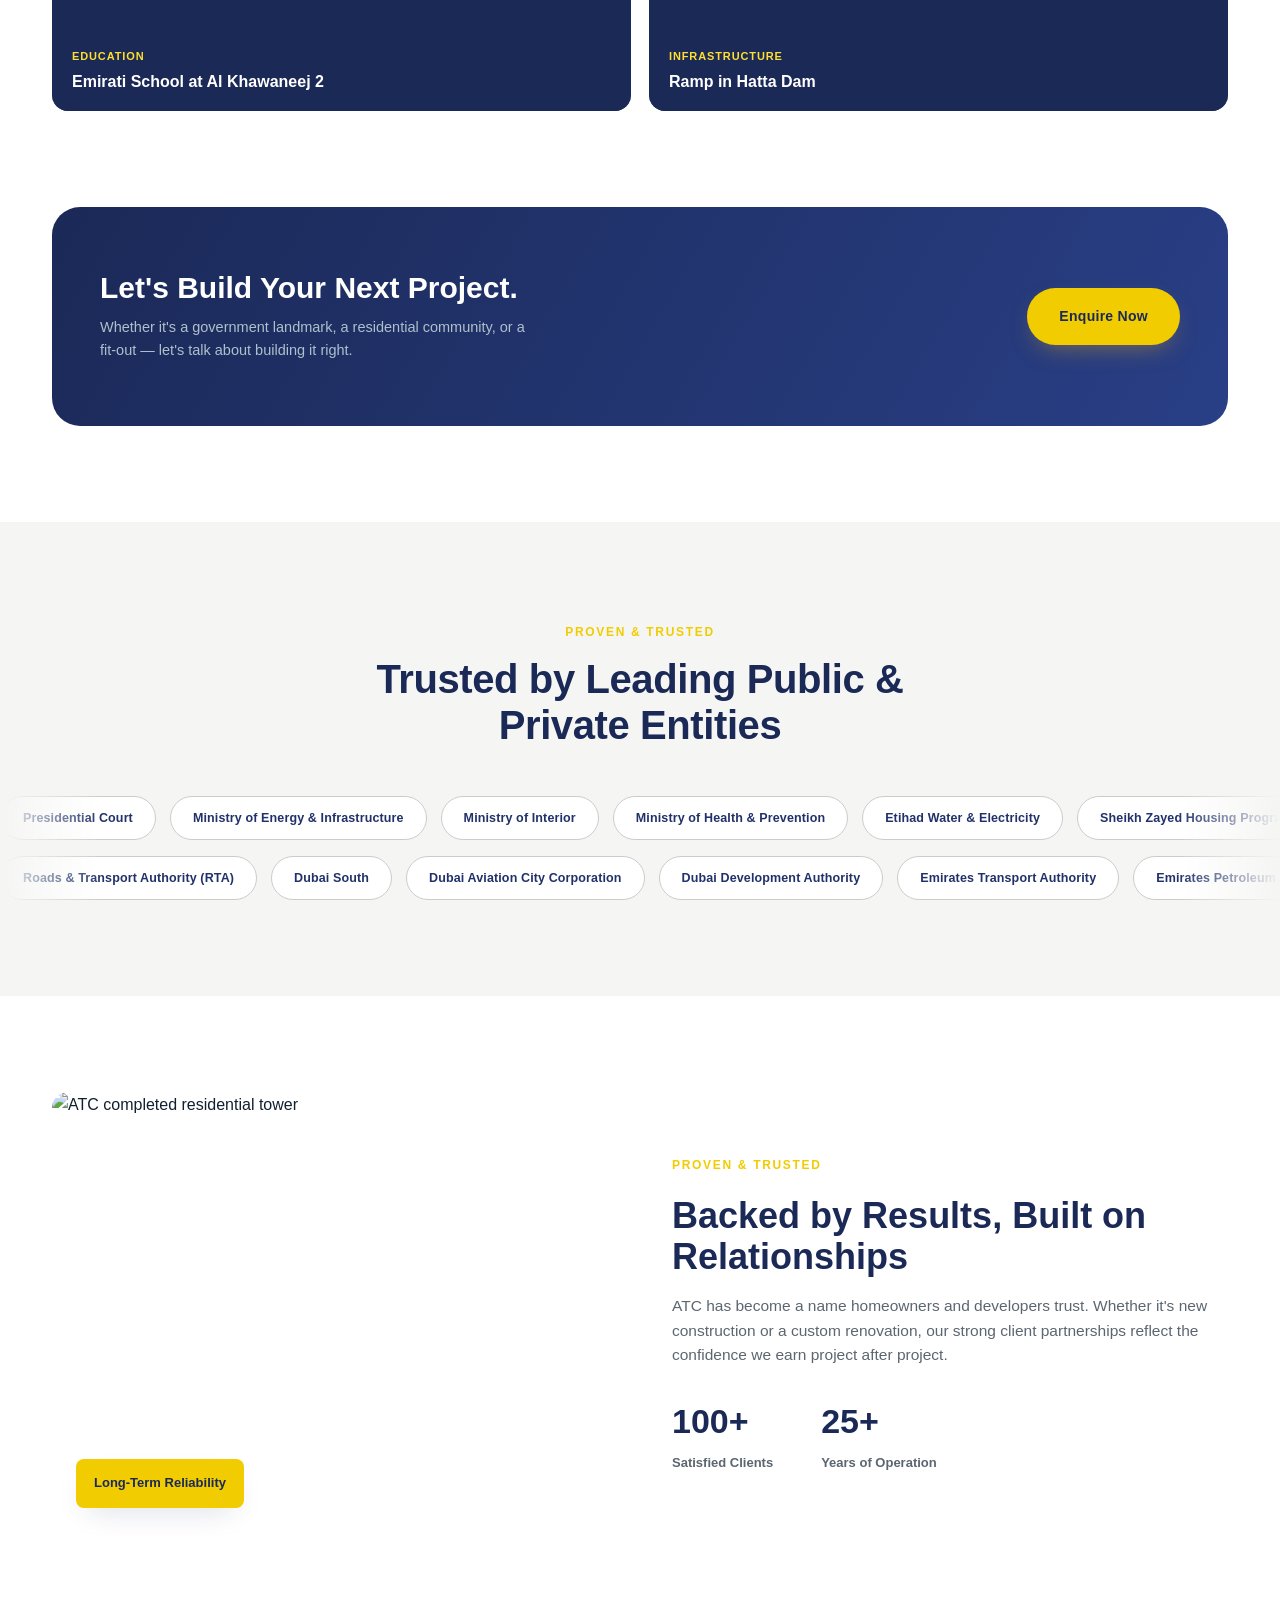
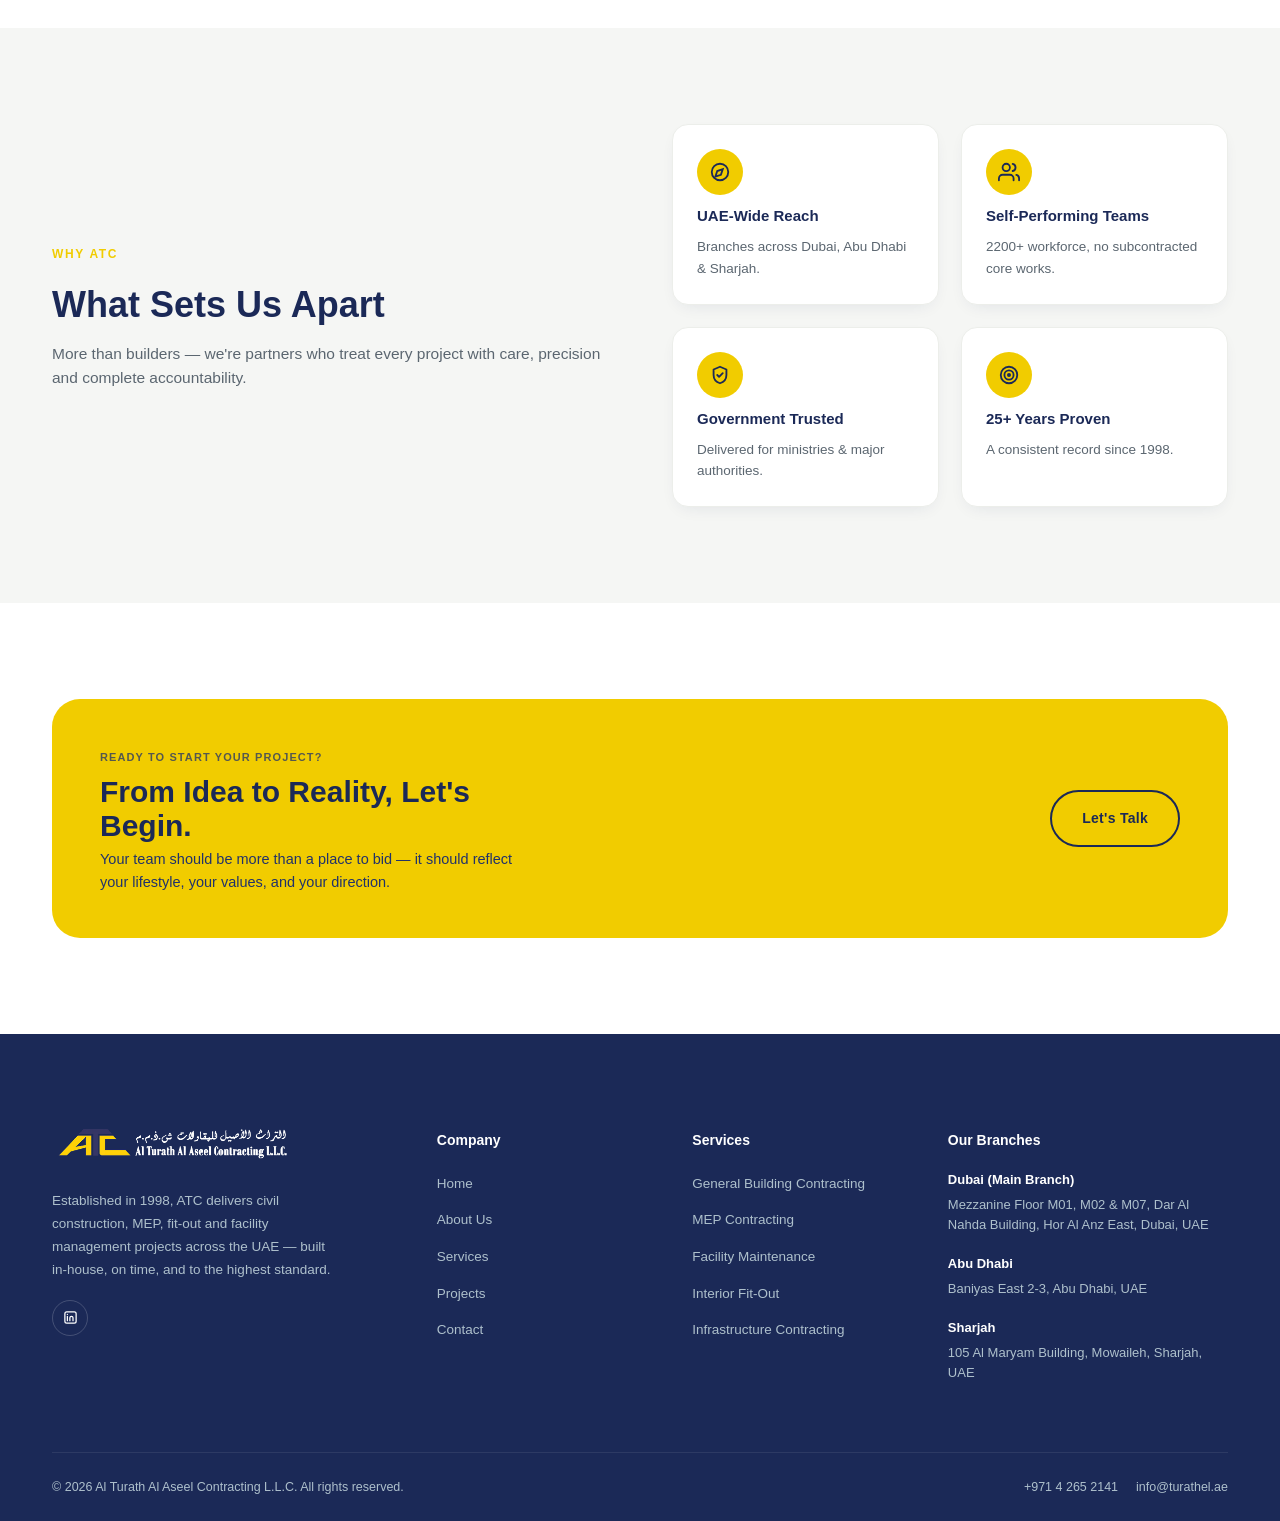
==== commit 4957d9dd: "Update index.html" ====
--- a/index.html
+++ b/index.html
@@ -14,7 +14,10 @@
 <body>
 <header class="site-header">
   <div class="nav-row">
-    <a href="index.html" class="brand"><img src="images/atc-logo-with-text-2-layers-scaled.png" alt="Al Turath Al Aseel Contracting" style="height:84px;width:auto;"></a>
+    <a href="index.html" class="brand">
+      <img src="images/atc-logo-with-text-2-layers-scaled.png" alt="Al Turath Al Aseel Contracting" class="logo-light" style="height:84px;width:auto;">
+      <img src="images/atc-logo-dark.png" alt="Al Turath Al Aseel Contracting" class="logo-dark" style="height:84px;width:auto;">
+    </a>
     <nav class="nav-links" id="navLinks">
       <a href="index.html" class="active">Home</a>
 <a href="about.html" class="">About</a>
@@ -44,6 +47,7 @@
       <a href="projects.html" class="btn btn-outline-light">View Our Work</a>
     </div>
   </div>
+  <div class="hero-curve"></div>
 </section>
 
 <div class="container">
@@ -182,8 +186,14 @@
       <span class="eyebrow">Proven &amp; Trusted</span>
       <h2>Trusted by Leading Public &amp; Private Entities</h2>
     </div>
-    <div class="clients-marquee"><span class="client-chip">Presidential Court</span><span class="client-chip">Ministry of Energy & Infrastructure</span><span class="client-chip">Ministry of Interior</span><span class="client-chip">Ministry of Health & Prevention</span><span class="client-chip">Etihad Water & Electricity</span><span class="client-chip">Sheikh Zayed Housing Programme</span><span class="client-chip">Dubai Municipality</span><span class="client-chip">Sharjah Electricity & Water Authority (SEWA)</span><span class="client-chip">Community Development Authority</span><span class="client-chip">Mohammed Bin Rashid Housing Establishment</span><span class="client-chip">Dubai Electricity & Water Authority (DEWA)</span><span class="client-chip">Dubai Police</span></div>
-    <p class="legend-note">...and 15+ more public and private sector clients across the UAE.</p>
+  </div>
+  <div class="clients-marquee-wrap">
+    <div class="clients-marquee-row">
+      <div class="clients-marquee-track dir-left"><span class="client-chip">Presidential Court</span><span class="client-chip">Ministry of Energy & Infrastructure</span><span class="client-chip">Ministry of Interior</span><span class="client-chip">Ministry of Health & Prevention</span><span class="client-chip">Etihad Water & Electricity</span><span class="client-chip">Sheikh Zayed Housing Programme</span><span class="client-chip">Dubai Municipality</span><span class="client-chip">Sharjah Electricity & Water Authority (SEWA)</span><span class="client-chip">Community Development Authority</span><span class="client-chip">Mohammed Bin Rashid Housing Establishment</span><span class="client-chip">Dubai Electricity & Water Authority (DEWA)</span><span class="client-chip">Dubai Police</span><span class="client-chip">Dubai Health Authority (DHA)</span><span class="client-chip">Presidential Court</span><span class="client-chip">Ministry of Energy & Infrastructure</span><span class="client-chip">Ministry of Interior</span><span class="client-chip">Ministry of Health & Prevention</span><span class="client-chip">Etihad Water & Electricity</span><span class="client-chip">Sheikh Zayed Housing Programme</span><span class="client-chip">Dubai Municipality</span><span class="client-chip">Sharjah Electricity & Water Authority (SEWA)</span><span class="client-chip">Community Development Authority</span><span class="client-chip">Mohammed Bin Rashid Housing Establishment</span><span class="client-chip">Dubai Electricity & Water Authority (DEWA)</span><span class="client-chip">Dubai Police</span><span class="client-chip">Dubai Health Authority (DHA)</span></div>
+    </div>
+    <div class="clients-marquee-row">
+      <div class="clients-marquee-track dir-right"><span class="client-chip">Roads & Transport Authority (RTA)</span><span class="client-chip">Dubai South</span><span class="client-chip">Dubai Aviation City Corporation</span><span class="client-chip">Dubai Development Authority</span><span class="client-chip">Emirates Transport Authority</span><span class="client-chip">Emirates Petroleum</span><span class="client-chip">Emirates Post</span><span class="client-chip">Nakheel</span><span class="client-chip">Taaleem</span><span class="client-chip">Sharjah Municipality</span><span class="client-chip">Government of Sharjah — Dept. of Public Works</span><span class="client-chip">Mubadarat</span><span class="client-chip">Knowledge Fund Establishment</span><span class="client-chip">Roads & Transport Authority (RTA)</span><span class="client-chip">Dubai South</span><span class="client-chip">Dubai Aviation City Corporation</span><span class="client-chip">Dubai Development Authority</span><span class="client-chip">Emirates Transport Authority</span><span class="client-chip">Emirates Petroleum</span><span class="client-chip">Emirates Post</span><span class="client-chip">Nakheel</span><span class="client-chip">Taaleem</span><span class="client-chip">Sharjah Municipality</span><span class="client-chip">Government of Sharjah — Dept. of Public Works</span><span class="client-chip">Mubadarat</span><span class="client-chip">Knowledge Fund Establishment</span></div>
+    </div>
   </div>
 </section>
 
@@ -225,7 +235,7 @@
   </div>
 </section>
 
-<section class="section-pad" style="padding-top:0;">
+<section class="section-pad">
   <div class="container">
     <div class="final-cta">
       <div>
@@ -246,9 +256,6 @@
         <a href="index.html" class="brand"><img src="images/atc-logo-with-text-2-layers-scaled.png" alt="Al Turath Al Aseel Contracting" style="height:70px;width:auto;"></a>
         <p>Established in 1998, ATC delivers civil construction, MEP, fit-out and facility management projects across the UAE — built in-house, on time, and to the highest standard.</p>
         <div class="footer-social">
-          <a href="https://www.facebook.com/profile.php?id=61573509565506" aria-label="Facebook" target="_blank" rel="noopener"><svg viewBox="0 0 24 24" fill="none" stroke="currentColor" stroke-width="2" stroke-linecap="round" stroke-linejoin="round"><path d="M16 3h-3a4 4 0 0 0-4 4v3H6v4h3v7h4v-7h3l1-4h-4V7a1 1 0 0 1 1-1h3z"/></svg></a>
-          <a href="https://www.instagram.com/sabc.llc/" aria-label="Instagram" target="_blank" rel="noopener"><svg viewBox="0 0 24 24" fill="none" stroke="currentColor" stroke-width="2"><rect x="3" y="3" width="18" height="18" rx="5"/><circle cx="12" cy="12" r="4"/><circle cx="17.2" cy="6.8" r="1" fill="currentColor" stroke="none"/></svg></a>
-          <a href="https://www.youtube.com/channel/UCEsuZ0ne0rQWrgBEzCiEwmA" aria-label="YouTube" target="_blank" rel="noopener"><svg viewBox="0 0 24 24" fill="none" stroke="currentColor" stroke-width="2" stroke-linejoin="round"><rect x="2" y="5" width="20" height="14" rx="4"/><path d="M10 9l6 3-6 3z" fill="currentColor" stroke="none"/></svg></a>
           <a href="https://www.linkedin.com/company/al-turath-al-aseel-contracting-llc/" aria-label="LinkedIn" target="_blank" rel="noopener"><svg viewBox="0 0 24 24" fill="none" stroke="currentColor" stroke-width="2" stroke-linecap="round" stroke-linejoin="round"><rect x="3" y="3" width="18" height="18" rx="3"/><path d="M7 10v7M7 7v.01M11 17v-4.5a2.5 2.5 0 0 1 5 0V17"/></svg></a>
         </div>
       </div>
--- a/css/style.css
+++ b/css/style.css
@@ -141,18 +141,27 @@
 
 /* ============== Header ============== */
 .site-header{
-  position:sticky;top:0;z-index:100;
-  background:rgba(27,41,87,.62);
-  backdrop-filter:blur(10px);
-  border-bottom:1px solid rgba(255,255,255,.08);
-}
-.site-header.transparent-init{background:rgba(27,41,87,.55);}
+  position:fixed;top:0;left:0;width:100%;z-index:100;
+  background:transparent;
+  border-bottom:1px solid transparent;
+}
+.logo-dark{display:none;}
+.site-header.scrolled .logo-light{display:none;}
+.site-header.scrolled .logo-dark{display:block;}
+.site-header.scrolled .nav-links a{color:var(--navy-900);text-shadow:none;}
+.site-header.scrolled .nav-links a:hover,.site-header.scrolled .nav-links a.active{color:var(--gold-500);}
+.site-header.scrolled .nav-phone{color:var(--navy-900);text-shadow:none;}
+.site-header.scrolled .nav-phone svg{stroke:var(--gold-500);}
+.site-header.scrolled .nav-toggle{color:var(--navy-900);}
 .nav-row{
+  position:relative;
   display:flex;align-items:center;justify-content:space-between;
-  padding:10px 32px;
-  max-width:var(--max-w);margin:0 auto;
-}
-.brand{display:flex;align-items:center;gap:10px;font-family:var(--font-head);font-weight:800;color:var(--white);font-size:18px;}
+  padding:14px 40px;
+  width:100%;
+  max-width:none;
+  margin:0;
+}
+.brand{display:flex;align-items:center;gap:10px;font-family:var(--font-head);font-weight:800;color:var(--white);font-size:18px;flex-shrink:0;}
 .brand .mark{
   width:36px;height:36px;border-radius:8px;
   background:linear-gradient(145deg,var(--gold-400),var(--gold-500));
@@ -161,18 +170,24 @@
 }
 .brand small{display:block;font-family:var(--font-body);font-weight:500;font-size:10px;letter-spacing:.08em;color:var(--text-on-dark-muted);text-transform:uppercase;}
 
-.nav-links{display:flex;align-items:center;gap:34px;}
+.nav-links{
+  display:flex;align-items:center;gap:34px;
+  position:absolute;left:50%;top:50%;
+  transform:translate(-50%,-50%);
+}
 .nav-links a{
-  font-size:14px;font-weight:600;color:var(--text-on-dark-muted);
+  font-size:14px;font-weight:600;color:rgba(255,255,255,.82);
   padding:8px 0;position:relative;
   transition:color .2s ease;
+  white-space:nowrap;
+  text-shadow:0 1px 4px rgba(0,0,0,.45);
 }
 .nav-links a:hover,.nav-links a.active{color:var(--white);}
 .nav-links a.active::after{
   content:"";position:absolute;left:0;right:0;bottom:0;height:2px;background:var(--gold-400);
 }
-.nav-right{display:flex;align-items:center;gap:22px;}
-.nav-phone{display:flex;align-items:center;gap:8px;color:var(--text-on-dark-muted);font-size:13px;font-weight:600;}
+.nav-right{display:flex;align-items:center;gap:22px;flex-shrink:0;}
+.nav-phone{display:flex;align-items:center;gap:8px;color:rgba(255,255,255,.9);font-size:13px;font-weight:600;text-shadow:0 1px 4px rgba(0,0,0,.45);}
 .nav-phone svg{stroke:var(--gold-400);width:16px;height:16px;flex-shrink:0;}
 .nav-toggle{display:none;background:none;border:none;color:var(--white);}
 .nav-toggle svg{width:24px;height:24px;}
@@ -180,7 +195,7 @@
 
 @media(max-width:980px){
   .nav-links{
-    position:fixed;top:72px;left:0;right:0;bottom:0;
+    position:fixed;top:96px;left:0;right:0;bottom:0;
     background:var(--navy-900);
     flex-direction:column;align-items:flex-start;gap:0;
     padding:18px 32px 40px;
@@ -200,14 +215,15 @@
   background:radial-gradient(ellipse at top right, var(--navy-700) 0%, var(--navy-900) 55%) ,var(--navy-900);
   position:relative;
   overflow:hidden;
-  border-bottom-left-radius:50% 110px;
-  border-bottom-right-radius:50% 110px;
-  padding-bottom:150px;
-}
+  border-bottom-left-radius:50% 140px;
+  border-bottom-right-radius:50% 140px;
+  padding-bottom:170px;
+}
+.hero-curve{display:none;}
 @media(max-width:768px){
   .hero{
-    border-bottom-left-radius:50% 50px;
-    border-bottom-right-radius:50% 50px;
+    border-bottom-left-radius:50% 60px;
+    border-bottom-right-radius:50% 60px;
     padding-bottom:90px;
   }
 }
@@ -227,10 +243,13 @@
 .hero::after{
   content:"";
   position:absolute;inset:0;z-index:1;
-  background:linear-gradient(180deg, rgba(27,41,87,.55) 0%, rgba(27,41,87,.92) 100%);
-}
-.hero-inner{position:relative;z-index:2;padding:96px 32px 40px;max-width:var(--max-w);margin:0 auto;text-align:center;}
-.hero-inner.is-page{padding-top:120px;padding-bottom:20px;}
+  background:linear-gradient(180deg, rgba(27,41,87,.32) 0%, rgba(27,41,87,.18) 45%, rgba(27,41,87,.72) 100%);
+}
+.hero.has-video::after{
+  background:linear-gradient(180deg, rgba(27,41,87,.40) 0%, rgba(27,41,87,.15) 40%, rgba(27,41,87,.75) 100%);
+}
+.hero-inner{position:relative;z-index:2;padding:140px 32px 40px;max-width:var(--max-w);margin:0 auto;text-align:center;}
+.hero-inner.is-page{padding-top:150px;padding-bottom:20px;}
 .hero h1{
   font-size:clamp(34px,5vw,58px);
   font-weight:800;
@@ -387,12 +406,8 @@
 .filter-btn:hover{border-color:var(--navy-900);color:var(--navy-900);}
 .filter-btn.active{background:var(--navy-900);border-color:var(--navy-900);color:var(--gold-400);}
 
-.project-grid{display:grid;grid-template-columns:repeat(3,1fr);gap:26px;}
-.project-grid.home-grid{grid-template-columns:1.2fr .8fr;grid-auto-rows:200px;gap:18px;}
-.home-grid .pg-1{grid-row:span 2;}
-.home-grid .pg-2{}
-.home-grid .pg-3{grid-column:1;}
-.home-grid .pg-4{}
+.project-grid{display:grid;grid-template-columns:repeat(2,1fr);gap:32px;}
+.project-grid.home-grid{grid-template-columns:1fr 1fr;grid-auto-rows:280px;gap:18px;}
 
 .project-card{
   position:relative;border-radius:var(--radius-md);overflow:hidden;
@@ -415,7 +430,7 @@
 @media(max-width:640px){
   .project-grid{grid-template-columns:1fr;}
   .project-grid.home-grid{grid-template-columns:1fr;}
-  .home-grid .pg-1{grid-row:span 1;}
+  .project-card{min-height:300px!important;}
 }
 
 /* ============== CTA banner (image) ============== */
@@ -431,14 +446,37 @@
 .cta-banner h3{color:var(--white);font-size:clamp(22px,2.6vw,30px);font-weight:800;max-width:480px;}
 .cta-banner p{color:var(--text-on-dark-muted);margin-top:10px;max-width:440px;font-size:14.5px;}
 
-/* ============== Clients / trusted-by strip ============== */
-.clients-marquee{
-  display:flex;flex-wrap:wrap;gap:14px;justify-content:center;
+/* ============== Clients / trusted-by marquee ============== */
+.clients-marquee-wrap{
+  display:flex;flex-direction:column;gap:16px;
+  -webkit-mask-image:linear-gradient(90deg, transparent, #000 8%, #000 92%, transparent);
+  mask-image:linear-gradient(90deg, transparent, #000 8%, #000 92%, transparent);
+}
+.clients-marquee-row{overflow:hidden;position:relative;}
+.clients-marquee-track{
+  display:flex;
+  align-items:center;
+  gap:14px;
+  width:max-content;
+}
+.clients-marquee-track.dir-left{animation:atc-marquee-left 80s linear infinite;}
+.clients-marquee-track.dir-right{animation:atc-marquee-right 80s linear infinite;}
+@keyframes atc-marquee-left{
+  from{transform:translateX(0);}
+  to{transform:translateX(-50%);}
+}
+@keyframes atc-marquee-right{
+  from{transform:translateX(-50%);}
+  to{transform:translateX(0);}
 }
 .client-chip{
   border:1px solid var(--gray-300);border-radius:999px;
-  padding:11px 20px;font-size:12.5px;font-weight:700;color:var(--navy-800);
+  padding:11px 22px;font-size:12.5px;font-weight:700;color:var(--navy-800);
   background:var(--white);letter-spacing:.01em;
+  white-space:nowrap;flex-shrink:0;
+}
+@media(prefers-reduced-motion:reduce){
+  .clients-marquee-track{animation:none!important;flex-wrap:wrap;width:auto;justify-content:center;}
 }
 
 /* ============== Relationship / long-term section ============== */
@@ -548,7 +586,8 @@
 }
 
 /* ============== Misc page header (inner pages) ============== */
-.page-hero{padding-bottom:70px;}
+.page-hero{padding-bottom:100px;}
+@media(max-width:768px){.page-hero{padding-bottom:55px;}}
 
 /* Logo strip on About */
 .value-grid{display:grid;grid-template-columns:repeat(3,1fr);gap:20px;}
